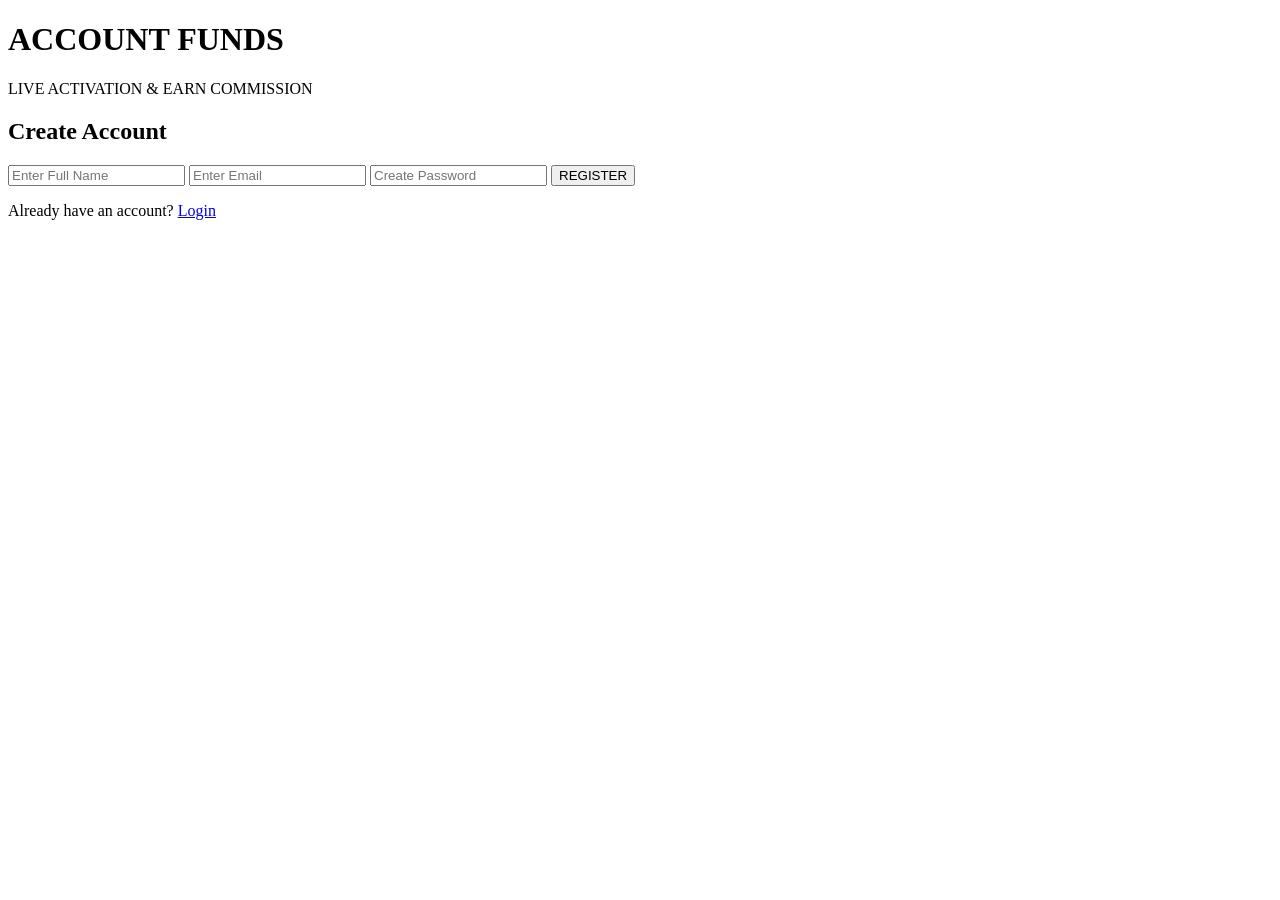
==== index.html @ edbda12a "Create index.html" ====
<!DOCTYPE html>
<html lang="en">
<head>
    <meta charset="UTF-8">
    <meta name="viewport" content="width=device-width, initial-scale=1.0">

    <title>Account Funds</title>

    <link rel="stylesheet" href="css/style.css">
</head>

<body>

    <div class="container">

        <div class="card">

            <h1>ACCOUNT FUNDS</h1>

            <p class="subtitle">
                LIVE ACTIVATION & EARN COMMISSION
            </p>

            <h2>Create Account</h2>

            <form>

                <input
                    type="text"
                    placeholder="Enter Full Name"
                    required
                >

                <input
                    type="email"
                    placeholder="Enter Email"
                    required
                >

                <input
                    type="password"
                    placeholder="Create Password"
                    required
                >

                <button type="submit">
                    REGISTER
                </button>

            </form>

            <p class="login-text">
                Already have an account?
                <a href="login.html">Login</a>
            </p>

        </div>

    </div>

</body>
</html>
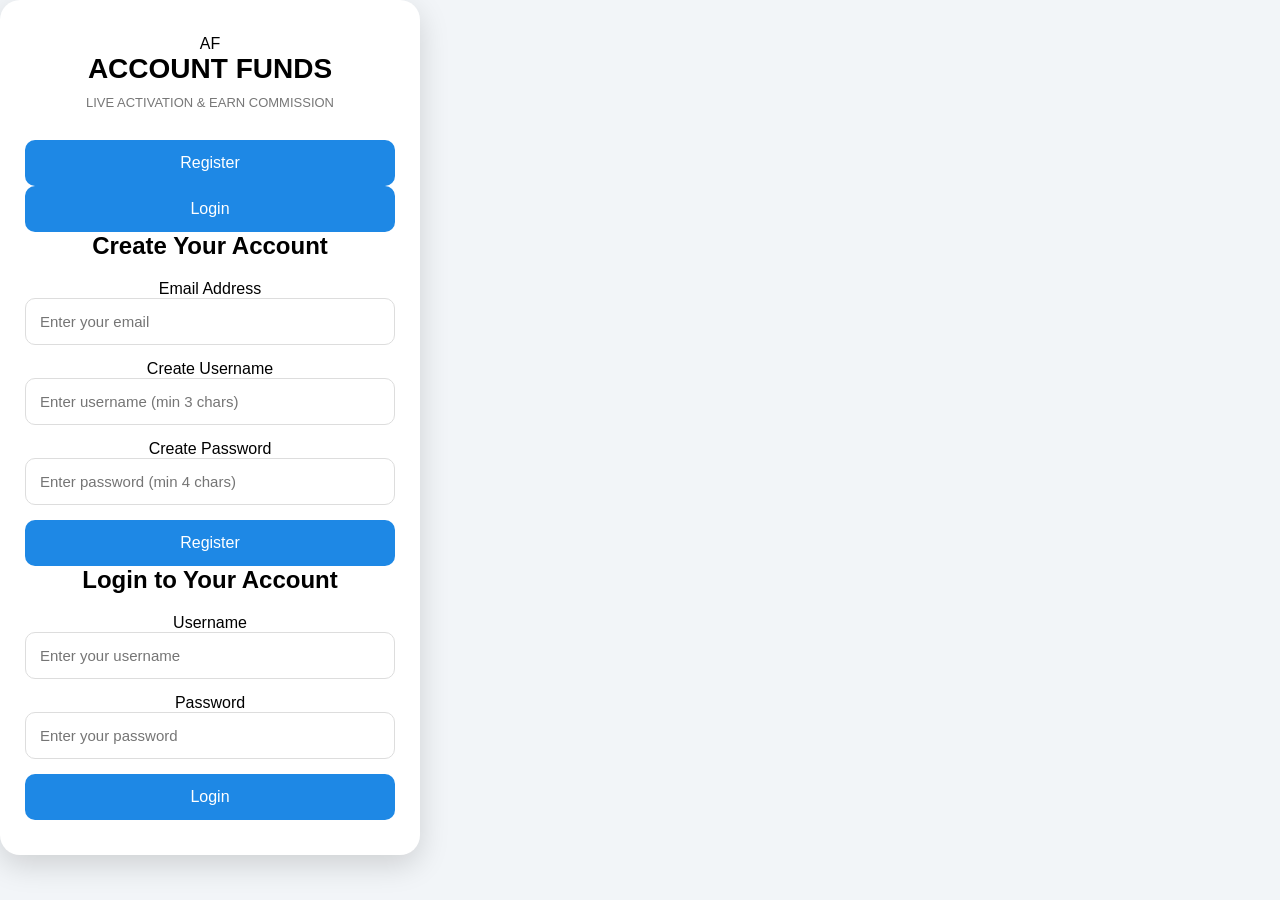
==== commit eba9746a: "Dcpay index.html" ====
--- a/index.html
+++ b/index.html
@@ -1,62 +1,253 @@
 <!DOCTYPE html>
 <html lang="en">
 <head>
-    <meta charset="UTF-8">
-    <meta name="viewport" content="width=device-width, initial-scale=1.0">
-
-    <title>Account Funds</title>
-
-    <link rel="stylesheet" href="css/style.css">
+  <meta charset="UTF-8">
+
+  <meta name="viewport"
+        content="width=device-width, initial-scale=1.0">
+
+  <title>Account Funds</title>
+
+  <link rel="stylesheet" href="css/style.css">
 </head>
 
 <body>
 
-    <div class="container">
-
-        <div class="card">
-
-            <h1>ACCOUNT FUNDS</h1>
-
-            <p class="subtitle">
-                LIVE ACTIVATION & EARN COMMISSION
-            </p>
-
-            <h2>Create Account</h2>
-
-            <form>
-
-                <input
-                    type="text"
-                    placeholder="Enter Full Name"
-                    required
-                >
-
-                <input
-                    type="email"
-                    placeholder="Enter Email"
-                    required
-                >
-
-                <input
-                    type="password"
-                    placeholder="Create Password"
-                    required
-                >
-
-                <button type="submit">
-                    REGISTER
-                </button>
-
-            </form>
-
-            <p class="login-text">
-                Already have an account?
-                <a href="login.html">Login</a>
-            </p>
-
+  <div class="background">
+
+    <!-- MAIN CARD -->
+    <div class="card">
+
+      <!-- HEADER -->
+      <div class="logo-section">
+
+        <div class="logo-circle">
+          AF
         </div>
 
+        <h1>ACCOUNT FUNDS</h1>
+
+        <p class="subtitle">
+          LIVE ACTIVATION & EARN COMMISSION
+        </p>
+
+      </div>
+
+
+      <!-- TOP BUTTONS -->
+      <div class="top-buttons">
+
+        <button
+          class="nav-btn active"
+          onclick="showSection('register')">
+
+          Register
+
+        </button>
+
+
+        <button
+          class="nav-btn"
+          onclick="showSection('login')">
+
+          Login
+
+        </button>
+
+      </div>
+
+
+      <!-- REGISTER SECTION -->
+      <div id="register" class="section">
+
+        <h2>Create Your Account</h2>
+
+
+        <label>Email Address</label>
+
+        <input
+          type="email"
+          id="email"
+          placeholder="Enter your email">
+
+
+        <label>Create Username</label>
+
+        <input
+          type="text"
+          id="username"
+          placeholder="Enter username (min 3 chars)">
+
+
+        <label>Create Password</label>
+
+        <input
+          type="password"
+          id="password"
+          placeholder="Enter password (min 4 chars)">
+
+
+        <button
+          class="main-btn"
+          onclick="registerUser()">
+
+          Register
+
+        </button>
+
+      </div>
+
+
+      <!-- LOGIN SECTION -->
+      <div id="login" class="section hidden">
+
+        <h2>Login to Your Account</h2>
+
+
+        <label>Username</label>
+
+        <input
+          type="text"
+          id="loginUsername"
+          placeholder="Enter your username">
+
+
+        <label>Password</label>
+
+        <input
+          type="password"
+          id="loginPassword"
+          placeholder="Enter your password">
+
+
+        <button
+          class="main-btn"
+          onclick="loginUser()">
+
+          Login
+
+        </button>
+
+      </div>
+
+
+      <!-- MESSAGE -->
+      <p id="message"></p>
+
     </div>
 
+  </div>
+
+
+  <script>
+
+    function showSection(sectionName) {
+
+      document
+        .getElementById("register")
+        .classList.add("hidden");
+
+      document
+        .getElementById("login")
+        .classList.add("hidden");
+
+
+      document
+        .getElementById(sectionName)
+        .classList.remove("hidden");
+
+    }
+
+
+    function registerUser() {
+
+      const email =
+        document.getElementById("email").value;
+
+      const username =
+        document.getElementById("username").value;
+
+      const password =
+        document.getElementById("password").value;
+
+
+      if (
+        email === "" ||
+        username.length < 3 ||
+        password.length < 4
+      ) {
+
+        document.getElementById("message").innerHTML =
+          "Please enter valid details.";
+
+        return;
+
+      }
+
+
+      localStorage.setItem(
+        "account_username",
+        username
+      );
+
+
+      localStorage.setItem(
+        "account_password",
+        password
+      );
+
+
+      document.getElementById("message").innerHTML =
+        "Account created successfully!";
+
+    }
+
+
+    function loginUser() {
+
+      const username =
+        document.getElementById(
+          "loginUsername"
+        ).value;
+
+      const password =
+        document.getElementById(
+          "loginPassword"
+        ).value;
+
+
+      const savedUsername =
+        localStorage.getItem(
+          "account_username"
+        );
+
+
+      const savedPassword =
+        localStorage.getItem(
+          "account_password"
+        );
+
+
+      if (
+        username === savedUsername &&
+        password === savedPassword
+      ) {
+
+        document.getElementById("message").innerHTML =
+          "Login successful!";
+
+      }
+
+      else {
+
+        document.getElementById("message").innerHTML =
+          "Invalid username or password.";
+
+      }
+
+    }
+
+  </script>
+
 </body>
-</html>+</html>
--- a/css/style.css
+++ b/css/style.css
@@ -0,0 +1,97 @@
+* {
+    margin: 0;
+    padding: 0;
+    box-sizing: border-box;
+}
+
+body {
+    font-family: Arial, sans-serif;
+    background: #f2f5f8;
+}
+
+.container {
+    min-height: 100vh;
+
+    display: flex;
+    justify-content: center;
+    align-items: center;
+
+    padding: 20px;
+}
+
+.card {
+    width: 100%;
+    max-width: 420px;
+
+    background: white;
+
+    padding: 35px 25px;
+
+    border-radius: 20px;
+
+    box-shadow: 0 10px 30px rgba(0,0,0,0.15);
+
+    text-align: center;
+}
+
+h1 {
+    font-size: 28px;
+    margin-bottom: 10px;
+}
+
+.subtitle {
+    color: #777;
+    font-size: 13px;
+    margin-bottom: 30px;
+}
+
+h2 {
+    margin-bottom: 20px;
+}
+
+input {
+    width: 100%;
+
+    padding: 14px;
+
+    margin-bottom: 15px;
+
+    border: 1px solid #ddd;
+
+    border-radius: 10px;
+
+    font-size: 15px;
+}
+
+button {
+    width: 100%;
+
+    padding: 14px;
+
+    border: none;
+
+    border-radius: 10px;
+
+    background: #1e88e5;
+
+    color: white;
+
+    font-size: 16px;
+
+    cursor: pointer;
+}
+
+button:hover {
+    opacity: 0.9;
+}
+
+.login-text {
+    margin-top: 20px;
+    font-size: 14px;
+}
+
+.login-text a {
+    color: #1e88e5;
+    text-decoration: none;
+    font-weight: bold;
+}
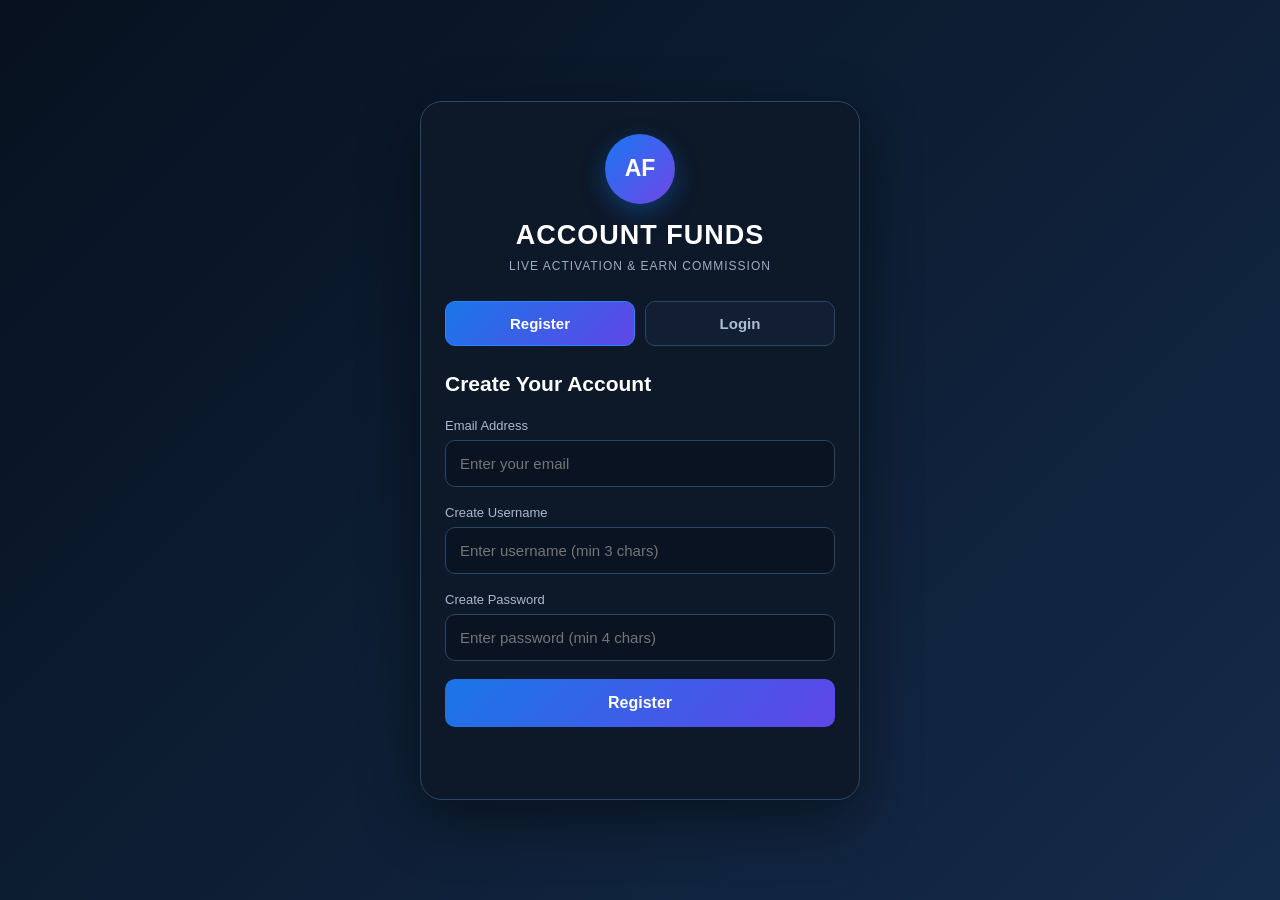
==== commit e87fdb35: "Dcpay index.html" ====
--- a/index.html
+++ b/index.html
@@ -3,22 +3,193 @@
 <head>
   <meta charset="UTF-8">
 
-  <meta name="viewport"
-        content="width=device-width, initial-scale=1.0">
+  <meta name="viewport" content="width=device-width, initial-scale=1.0">
 
   <title>Account Funds</title>
 
-  <link rel="stylesheet" href="css/style.css">
+  <style>
+
+    * {
+      margin: 0;
+      padding: 0;
+      box-sizing: border-box;
+    }
+
+    body {
+      min-height: 100vh;
+      font-family: Arial, Helvetica, sans-serif;
+      background: linear-gradient(135deg, #07111f, #142b4a);
+      color: white;
+    }
+
+    .background {
+      min-height: 100vh;
+      display: flex;
+      justify-content: center;
+      align-items: center;
+      padding: 20px;
+    }
+
+    .card {
+      width: 100%;
+      max-width: 440px;
+      padding: 32px 24px;
+      background: #0d1828;
+      border: 1px solid #294766;
+      border-radius: 22px;
+      box-shadow: 0 20px 60px rgba(0, 0, 0, 0.45);
+    }
+
+    .logo-section {
+      text-align: center;
+      margin-bottom: 28px;
+    }
+
+    .logo-circle {
+      width: 70px;
+      height: 70px;
+      margin: 0 auto 16px;
+      border-radius: 50%;
+
+      display: flex;
+      justify-content: center;
+      align-items: center;
+
+      background: linear-gradient(135deg, #1877f2, #7146e8);
+
+      font-size: 23px;
+      font-weight: bold;
+
+      box-shadow: 0 8px 25px rgba(24, 119, 242, 0.35);
+    }
+
+    h1 {
+      font-size: 27px;
+      letter-spacing: 1px;
+      margin-bottom: 8px;
+    }
+
+    .subtitle {
+      color: #9caec4;
+      font-size: 12px;
+      letter-spacing: 1px;
+    }
+
+    .top-buttons {
+      display: flex;
+      gap: 10px;
+      margin-bottom: 26px;
+    }
+
+    .nav-btn {
+      width: 50%;
+      padding: 13px;
+      border-radius: 10px;
+
+      border: 1px solid #294766;
+      background: #121f32;
+      color: #aebed2;
+
+      font-size: 15px;
+      font-weight: bold;
+
+      cursor: pointer;
+    }
+
+    .nav-btn.active {
+      background: linear-gradient(135deg, #1976e8, #6046e8);
+      color: white;
+      border-color: #2586ff;
+    }
+
+    .hidden {
+      display: none;
+    }
+
+    h2 {
+      margin-bottom: 22px;
+      font-size: 21px;
+    }
+
+    label {
+      display: block;
+      margin-bottom: 7px;
+
+      color: #aab9cc;
+      font-size: 13px;
+    }
+
+    input {
+      width: 100%;
+      padding: 14px;
+
+      margin-bottom: 18px;
+
+      border-radius: 10px;
+      border: 1px solid #294766;
+
+      background: #091321;
+      color: white;
+
+      outline: none;
+      font-size: 15px;
+    }
+
+    input:focus {
+      border-color: #2586ff;
+    }
+
+    .main-btn {
+      width: 100%;
+      padding: 15px;
+
+      border: none;
+      border-radius: 10px;
+
+      background: linear-gradient(135deg, #1976e8, #6046e8);
+
+      color: white;
+      font-size: 16px;
+      font-weight: bold;
+
+      cursor: pointer;
+    }
+
+    #message {
+      min-height: 22px;
+      margin-top: 18px;
+
+      text-align: center;
+      font-size: 14px;
+    }
+
+    @media (max-width: 480px) {
+
+      .background {
+        padding: 14px;
+        align-items: flex-start;
+      }
+
+      .card {
+        margin-top: 15px;
+        padding: 28px 20px;
+      }
+
+      h1 {
+        font-size: 24px;
+      }
+
+    }
+
+  </style>
 </head>
 
 <body>
 
   <div class="background">
 
-    <!-- MAIN CARD -->
     <div class="card">
 
-      <!-- HEADER -->
       <div class="logo-section">
 
         <div class="logo-circle">
@@ -28,37 +199,39 @@
         <h1>ACCOUNT FUNDS</h1>
 
         <p class="subtitle">
-          LIVE ACTIVATION & EARN COMMISSION
+          LIVE ACTIVATION &amp; EARN COMMISSION
         </p>
 
       </div>
 
 
-      <!-- TOP BUTTONS -->
       <div class="top-buttons">
 
         <button
+          type="button"
+          id="registerTab"
           class="nav-btn active"
           onclick="showSection('register')">
-
           Register
-
         </button>
 
 
         <button
+          type="button"
+          id="loginTab"
           class="nav-btn"
           onclick="showSection('login')">
-
           Login
-
         </button>
 
       </div>
 
 
-      <!-- REGISTER SECTION -->
-      <div id="register" class="section">
+      <!-- REGISTER -->
+
+      <div
+        id="register"
+        class="section">
 
         <h2>Create Your Account</h2>
 
@@ -88,18 +261,20 @@
 
 
         <button
+          type="button"
           class="main-btn"
           onclick="registerUser()">
-
           Register
-
         </button>
 
       </div>
 
 
-      <!-- LOGIN SECTION -->
-      <div id="login" class="section hidden">
+      <!-- LOGIN -->
+
+      <div
+        id="login"
+        class="section hidden">
 
         <h2>Login to Your Account</h2>
 
@@ -121,17 +296,15 @@
 
 
         <button
+          type="button"
           class="main-btn"
           onclick="loginUser()">
-
           Login
-
         </button>
 
       </div>
 
 
-      <!-- MESSAGE -->
       <p id="message"></p>
 
     </div>
@@ -156,91 +329,206 @@
         .getElementById(sectionName)
         .classList.remove("hidden");
 
+
+      document
+        .getElementById("registerTab")
+        .classList.remove("active");
+
+      document
+        .getElementById("loginTab")
+        .classList.remove("active");
+
+
+      if (sectionName === "register") {
+
+        document
+          .getElementById("registerTab")
+          .classList.add("active");
+
+      } else {
+
+        document
+          .getElementById("loginTab")
+          .classList.add("active");
+
+      }
+
+
+      document
+        .getElementById("message")
+        .textContent = "";
+
     }
 
 
     function registerUser() {
 
       const email =
-        document.getElementById("email").value;
+        document
+          .getElementById("email")
+          .value
+          .trim();
 
       const username =
-        document.getElementById("username").value;
+        document
+          .getElementById("username")
+          .value
+          .trim();
 
       const password =
-        document.getElementById("password").value;
+        document
+          .getElementById("password")
+          .value;
+
+
+      const message =
+        document
+          .getElementById("message");
+
+
+      if (!email || !username || !password) {
+
+        message.style.color = "#ff7777";
+
+        message.textContent =
+          "Please fill all details.";
+
+        return;
+
+      }
+
+
+      if (username.length < 3) {
+
+        message.style.color = "#ff7777";
+
+        message.textContent =
+          "Username must be at least 3 characters.";
+
+        return;
+
+      }
+
+
+      if (password.length < 4) {
+
+        message.style.color = "#ff7777";
+
+        message.textContent =
+          "Password must be at least 4 characters.";
+
+        return;
+
+      }
+
+
+      const userData = {
+
+        email: email,
+
+        username: username,
+
+        password: password
+
+      };
+
+
+      localStorage.setItem(
+
+        "account_funds_user",
+
+        JSON.stringify(userData)
+
+      );
+
+
+      message.style.color = "#66d9a6";
+
+      message.textContent =
+        "Account created successfully! Please login.";
+
+
+      setTimeout(function () {
+
+        showSection("login");
+
+
+        document
+          .getElementById("loginUsername")
+          .value = username;
+
+
+      }, 1000);
+
+    }
+
+
+    function loginUser() {
+
+      const username =
+        document
+          .getElementById("loginUsername")
+          .value
+          .trim();
+
+
+      const password =
+        document
+          .getElementById("loginPassword")
+          .value;
+
+
+      const message =
+        document
+          .getElementById("message");
+
+
+      const savedData =
+        localStorage.getItem(
+          "account_funds_user"
+        );
+
+
+      if (!savedData) {
+
+        message.style.color = "#ff7777";
+
+        message.textContent =
+          "No account found. Please register first.";
+
+        return;
+
+      }
+
+
+      const userData =
+        JSON.parse(savedData);
 
 
       if (
-        email === "" ||
-        username.length < 3 ||
-        password.length < 4
+
+        username === userData.username &&
+
+        password === userData.password
+
       ) {
 
-        document.getElementById("message").innerHTML =
-          "Please enter valid details.";
-
-        return;
-
-      }
-
-
-      localStorage.setItem(
-        "account_username",
-        username
-      );
-
-
-      localStorage.setItem(
-        "account_password",
-        password
-      );
-
-
-      document.getElementById("message").innerHTML =
-        "Account created successfully!";
-
-    }
-
-
-    function loginUser() {
-
-      const username =
-        document.getElementById(
-          "loginUsername"
-        ).value;
-
-      const password =
-        document.getElementById(
-          "loginPassword"
-        ).value;
-
-
-      const savedUsername =
-        localStorage.getItem(
-          "account_username"
-        );
-
-
-      const savedPassword =
-        localStorage.getItem(
-          "account_password"
-        );
-
-
-      if (
-        username === savedUsername &&
-        password === savedPassword
-      ) {
-
-        document.getElementById("message").innerHTML =
+        message.style.color = "#66d9a6";
+
+        message.textContent =
           "Login successful!";
 
+
+        // Dashboard abhi create nahi hua hai.
+        // Isliye filhaal login success yahin show hoga.
+
       }
 
       else {
 
-        document.getElementById("message").innerHTML =
+        message.style.color = "#ff7777";
+
+        message.textContent =
           "Invalid username or password.";
 
       }
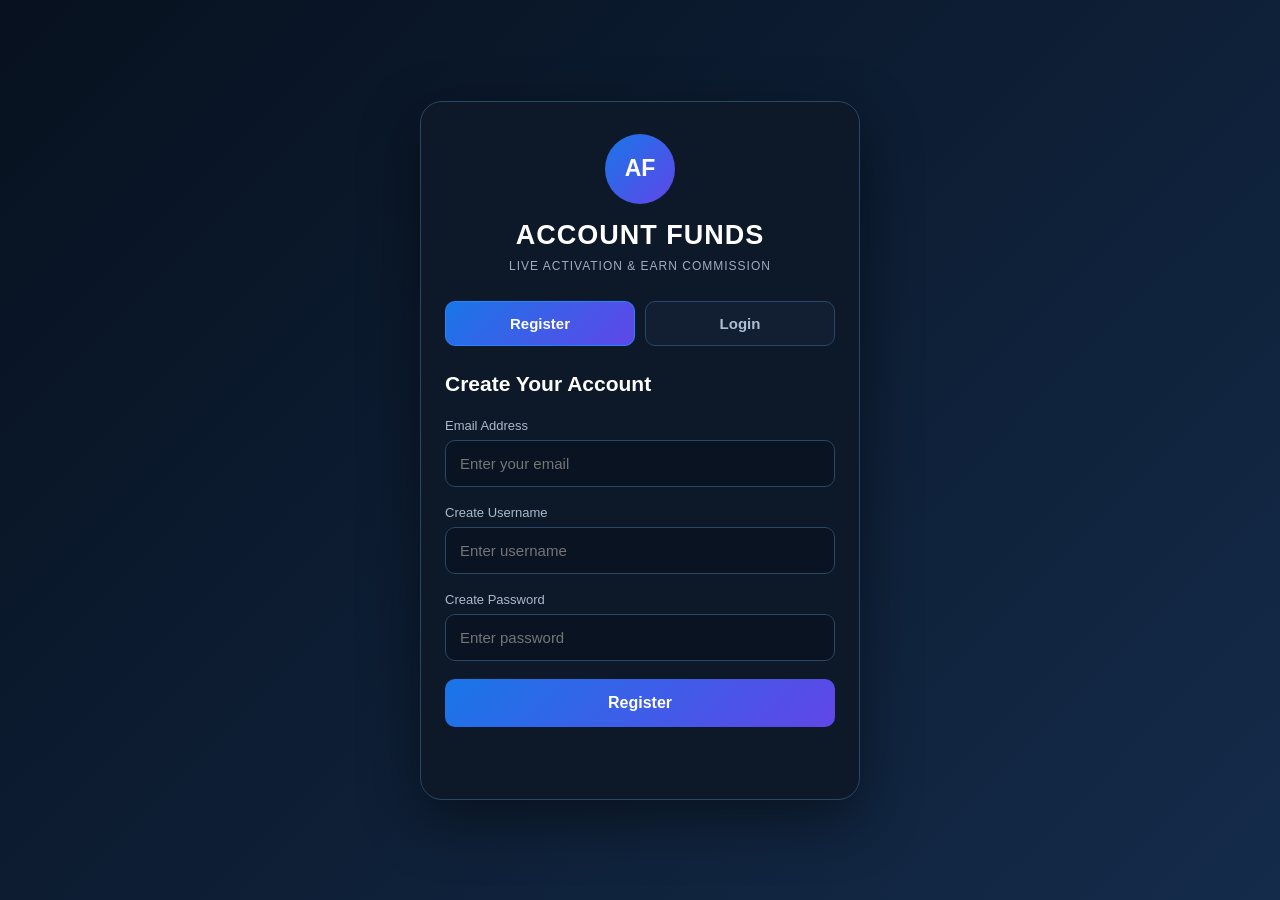
==== commit fcced986: "Update index.html" ====
--- a/index.html
+++ b/index.html
@@ -55,12 +55,10 @@
       justify-content: center;
       align-items: center;
 
-      background: linear-gradient(135deg, #1877f2, #7146e8);
+      background: linear-gradient(135deg, #1976e8, #6046e8);
 
       font-size: 23px;
       font-weight: bold;
-
-      box-shadow: 0 8px 25px rgba(24, 119, 242, 0.35);
     }
 
     h1 {
@@ -92,7 +90,6 @@
 
       font-size: 15px;
       font-weight: bold;
-
       cursor: pointer;
     }
 
@@ -114,7 +111,6 @@
     label {
       display: block;
       margin-bottom: 7px;
-
       color: #aab9cc;
       font-size: 13px;
     }
@@ -122,7 +118,6 @@
     input {
       width: 100%;
       padding: 14px;
-
       margin-bottom: 18px;
 
       border-radius: 10px;
@@ -130,7 +125,6 @@
 
       background: #091321;
       color: white;
-
       outline: none;
       font-size: 15px;
     }
@@ -151,20 +145,17 @@
       color: white;
       font-size: 16px;
       font-weight: bold;
-
       cursor: pointer;
     }
 
     #message {
       min-height: 22px;
       margin-top: 18px;
-
       text-align: center;
       font-size: 14px;
     }
 
     @media (max-width: 480px) {
-
       .background {
         padding: 14px;
         align-items: flex-start;
@@ -178,7 +169,6 @@
       h1 {
         font-size: 24px;
       }
-
     }
 
   </style>
@@ -192,9 +182,7 @@
 
       <div class="logo-section">
 
-        <div class="logo-circle">
-          AF
-        </div>
+        <div class="logo-circle">AF</div>
 
         <h1>ACCOUNT FUNDS</h1>
 
@@ -204,6 +192,8 @@
 
       </div>
 
+
+      <!-- REGISTER / LOGIN TABS -->
 
       <div class="top-buttons">
 
@@ -212,7 +202,9 @@
           id="registerTab"
           class="nav-btn active"
           onclick="showSection('register')">
+
           Register
+
         </button>
 
 
@@ -221,20 +213,19 @@
           id="loginTab"
           class="nav-btn"
           onclick="showSection('login')">
+
           Login
+
         </button>
 
       </div>
 
 
-      <!-- REGISTER -->
-
-      <div
-        id="register"
-        class="section">
+      <!-- REGISTER SECTION -->
+
+      <div id="register">
 
         <h2>Create Your Account</h2>
-
 
         <label>Email Address</label>
 
@@ -249,7 +240,7 @@
         <input
           type="text"
           id="username"
-          placeholder="Enter username (min 3 chars)">
+          placeholder="Enter username">
 
 
         <label>Create Password</label>
@@ -257,27 +248,28 @@
         <input
           type="password"
           id="password"
-          placeholder="Enter password (min 4 chars)">
+          placeholder="Enter password">
 
 
         <button
           type="button"
           class="main-btn"
           onclick="registerUser()">
+
           Register
+
         </button>
 
       </div>
 
 
-      <!-- LOGIN -->
+      <!-- LOGIN SECTION -->
 
       <div
         id="login"
-        class="section hidden">
+        class="hidden">
 
         <h2>Login to Your Account</h2>
-
 
         <label>Username</label>
 
@@ -299,12 +291,16 @@
           type="button"
           class="main-btn"
           onclick="loginUser()">
+
           Login
+
         </button>
 
       </div>
 
 
+      <!-- MESSAGE -->
+
       <p id="message"></p>
 
     </div>
@@ -316,47 +312,46 @@
 
     function showSection(sectionName) {
 
-      document
-        .getElementById("register")
-        .classList.add("hidden");
-
-      document
-        .getElementById("login")
-        .classList.add("hidden");
-
-
-      document
-        .getElementById(sectionName)
-        .classList.remove("hidden");
-
-
-      document
-        .getElementById("registerTab")
-        .classList.remove("active");
-
-      document
-        .getElementById("loginTab")
-        .classList.remove("active");
+      const registerSection =
+        document.getElementById("register");
+
+      const loginSection =
+        document.getElementById("login");
+
+      const registerTab =
+        document.getElementById("registerTab");
+
+      const loginTab =
+        document.getElementById("loginTab");
+
+      const message =
+        document.getElementById("message");
+
+
+      message.textContent = "";
 
 
       if (sectionName === "register") {
 
-        document
-          .getElementById("registerTab")
-          .classList.add("active");
+        registerSection.classList.remove("hidden");
+
+        loginSection.classList.add("hidden");
+
+        registerTab.classList.add("active");
+
+        loginTab.classList.remove("active");
 
       } else {
 
-        document
-          .getElementById("loginTab")
-          .classList.add("active");
-
-      }
-
-
-      document
-        .getElementById("message")
-        .textContent = "";
+        loginSection.classList.remove("hidden");
+
+        registerSection.classList.add("hidden");
+
+        loginTab.classList.add("active");
+
+        registerTab.classList.remove("active");
+
+      }
 
     }
 
@@ -364,26 +359,16 @@
     function registerUser() {
 
       const email =
-        document
-          .getElementById("email")
-          .value
-          .trim();
+        document.getElementById("email").value.trim();
 
       const username =
-        document
-          .getElementById("username")
-          .value
-          .trim();
+        document.getElementById("username").value.trim();
 
       const password =
-        document
-          .getElementById("password")
-          .value;
-
+        document.getElementById("password").value;
 
       const message =
-        document
-          .getElementById("message");
+        document.getElementById("message");
 
 
       if (!email || !username || !password) {
@@ -423,22 +408,15 @@
 
 
       const userData = {
-
         email: email,
-
         username: username,
-
         password: password
-
       };
 
 
       localStorage.setItem(
-
         "account_funds_user",
-
         JSON.stringify(userData)
-
       );
 
 
@@ -452,11 +430,11 @@
 
         showSection("login");
 
-
-        document
-          .getElementById("loginUsername")
-          .value = username;
-
+        document.getElementById("loginUsername").value =
+          username;
+
+        document.getElementById("loginPassword").value =
+          "";
 
       }, 1000);
 
@@ -471,22 +449,29 @@
           .value
           .trim();
 
-
       const password =
         document
           .getElementById("loginPassword")
           .value;
 
-
       const message =
-        document
-          .getElementById("message");
+        document.getElementById("message");
+
+
+      if (!username || !password) {
+
+        message.style.color = "#ff7777";
+
+        message.textContent =
+          "Please enter username and password.";
+
+        return;
+
+      }
 
 
       const savedData =
-        localStorage.getItem(
-          "account_funds_user"
-        );
+        localStorage.getItem("account_funds_user");
 
 
       if (!savedData) {
@@ -506,11 +491,8 @@
 
 
       if (
-
         username === userData.username &&
-
         password === userData.password
-
       ) {
 
         message.style.color = "#66d9a6";
@@ -519,12 +501,16 @@
           "Login successful!";
 
 
-        // Dashboard abhi create nahi hua hai.
-        // Isliye filhaal login success yahin show hoga.
-
-      }
-
-      else {
+        // 1 second baad dashboard open hoga
+
+        setTimeout(function () {
+
+          window.location.href =
+            "dashboard.html";
+
+        }, 1000);
+
+      } else {
 
         message.style.color = "#ff7777";
 
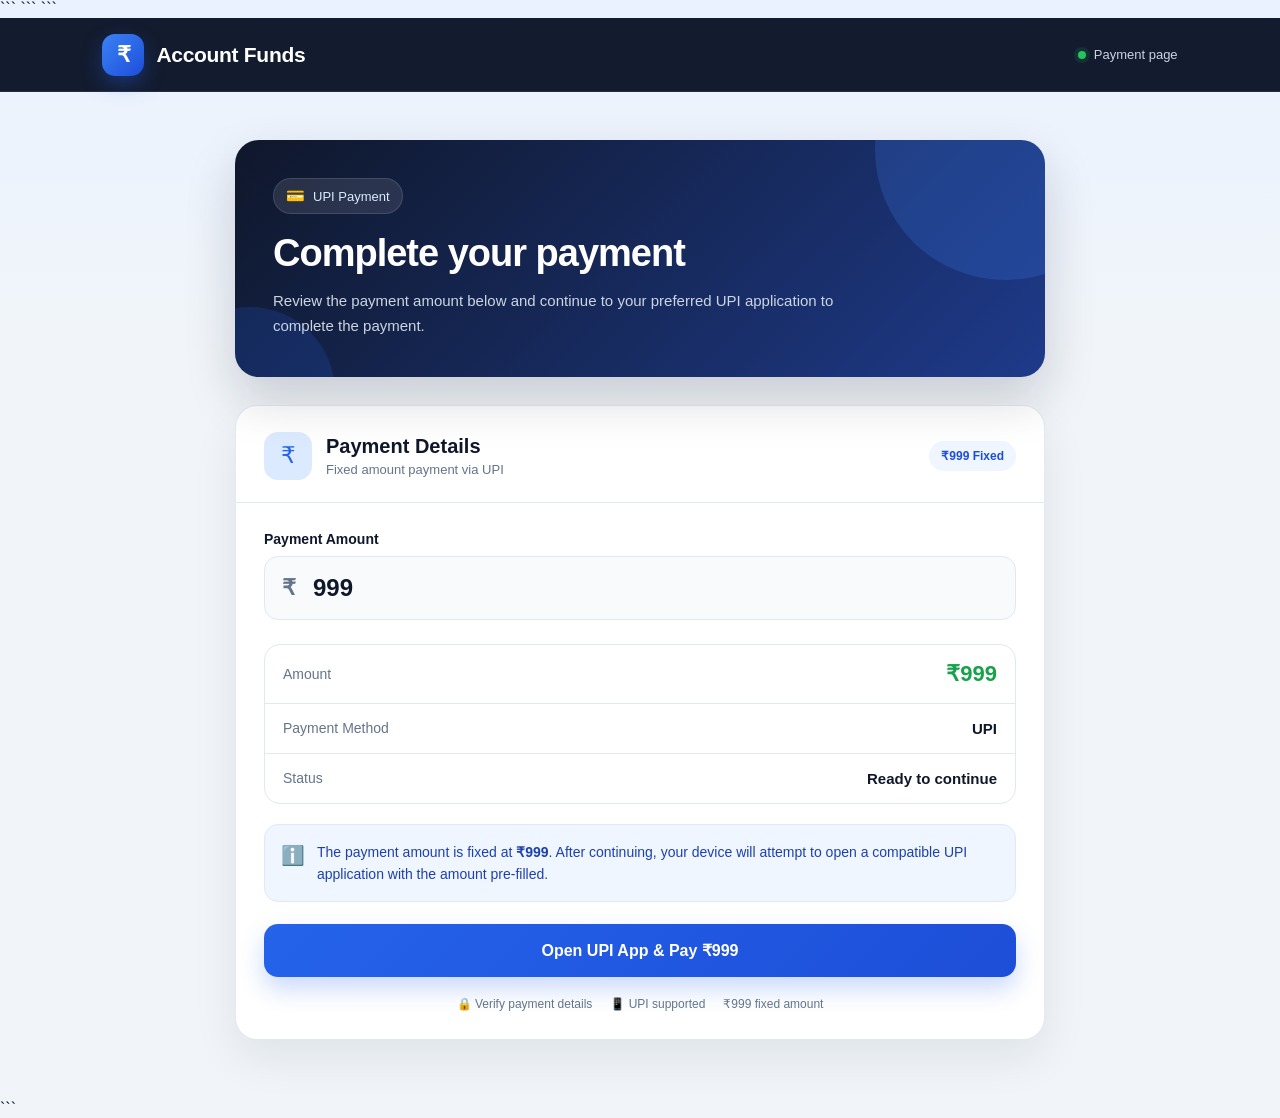
==== commit dca8e831: "Rename app.html to index.html" ====
--- a/index.html
+++ b/index.html
@@ -1,527 +1,1026 @@
 <!DOCTYPE html>
+
 <html lang="en">
+
 <head>
-  <meta charset="UTF-8">
-
-  <meta name="viewport" content="width=device-width, initial-scale=1.0">
-
-  <title>Account Funds</title>
-
-  <style>
+    <meta charset="UTF-8">
+
+```
+<meta
+    name="viewport"
+    content="width=device-width, initial-scale=1.0"
+>
+
+<title>Account Funds | Secure Payment</title>
+
+<style>
+
+    :root {
+        --primary: #2563eb;
+        --primary-dark: #1d4ed8;
+        --primary-light: #dbeafe;
+        --dark: #0f172a;
+        --dark-soft: #1e293b;
+        --background: #f1f5f9;
+        --white: #ffffff;
+        --text: #0f172a;
+        --muted: #64748b;
+        --border: #e2e8f0;
+        --success: #16a34a;
+        --success-light: #dcfce7;
+        --danger: #dc2626;
+    }
 
     * {
-      margin: 0;
-      padding: 0;
-      box-sizing: border-box;
+        margin: 0;
+        padding: 0;
+        box-sizing: border-box;
+        font-family: Arial, sans-serif;
     }
 
     body {
-      min-height: 100vh;
-      font-family: Arial, Helvetica, sans-serif;
-      background: linear-gradient(135deg, #07111f, #142b4a);
-      color: white;
-    }
-
-    .background {
-      min-height: 100vh;
-      display: flex;
-      justify-content: center;
-      align-items: center;
-      padding: 20px;
-    }
-
-    .card {
-      width: 100%;
-      max-width: 440px;
-      padding: 32px 24px;
-      background: #0d1828;
-      border: 1px solid #294766;
-      border-radius: 22px;
-      box-shadow: 0 20px 60px rgba(0, 0, 0, 0.45);
-    }
-
-    .logo-section {
-      text-align: center;
-      margin-bottom: 28px;
-    }
-
-    .logo-circle {
-      width: 70px;
-      height: 70px;
-      margin: 0 auto 16px;
-      border-radius: 50%;
-
-      display: flex;
-      justify-content: center;
-      align-items: center;
-
-      background: linear-gradient(135deg, #1976e8, #6046e8);
-
-      font-size: 23px;
-      font-weight: bold;
-    }
-
-    h1 {
-      font-size: 27px;
-      letter-spacing: 1px;
-      margin-bottom: 8px;
-    }
-
-    .subtitle {
-      color: #9caec4;
-      font-size: 12px;
-      letter-spacing: 1px;
-    }
-
-    .top-buttons {
-      display: flex;
-      gap: 10px;
-      margin-bottom: 26px;
-    }
-
-    .nav-btn {
-      width: 50%;
-      padding: 13px;
-      border-radius: 10px;
-
-      border: 1px solid #294766;
-      background: #121f32;
-      color: #aebed2;
-
-      font-size: 15px;
-      font-weight: bold;
-      cursor: pointer;
-    }
-
-    .nav-btn.active {
-      background: linear-gradient(135deg, #1976e8, #6046e8);
-      color: white;
-      border-color: #2586ff;
-    }
-
-    .hidden {
-      display: none;
-    }
-
-    h2 {
-      margin-bottom: 22px;
-      font-size: 21px;
-    }
-
-    label {
-      display: block;
-      margin-bottom: 7px;
-      color: #aab9cc;
-      font-size: 13px;
-    }
-
-    input {
-      width: 100%;
-      padding: 14px;
-      margin-bottom: 18px;
-
-      border-radius: 10px;
-      border: 1px solid #294766;
-
-      background: #091321;
-      color: white;
-      outline: none;
-      font-size: 15px;
-    }
-
-    input:focus {
-      border-color: #2586ff;
-    }
-
-    .main-btn {
-      width: 100%;
-      padding: 15px;
-
-      border: none;
-      border-radius: 10px;
-
-      background: linear-gradient(135deg, #1976e8, #6046e8);
-
-      color: white;
-      font-size: 16px;
-      font-weight: bold;
-      cursor: pointer;
-    }
+        background:
+            linear-gradient(
+                180deg,
+                #eaf2ff 0,
+                var(--background) 360px
+            );
+        color: var(--text);
+        min-height: 100vh;
+    }
+
+    /* ================= NAVBAR ================= */
+
+    .navbar {
+        width: 100%;
+        min-height: 74px;
+        padding: 0 8%;
+        background: rgba(15, 23, 42, 0.98);
+        color: white;
+
+        display: flex;
+        align-items: center;
+        justify-content: space-between;
+
+        border-bottom: 1px solid
+            rgba(255, 255, 255, 0.08);
+    }
+
+    .brand {
+        display: flex;
+        align-items: center;
+        gap: 12px;
+
+        font-size: 21px;
+        font-weight: 700;
+        letter-spacing: -0.3px;
+    }
+
+    .brand-icon {
+        width: 42px;
+        height: 42px;
+
+        border-radius: 13px;
+
+        background:
+            linear-gradient(
+                135deg,
+                #3b82f6,
+                #1d4ed8
+            );
+
+        display: flex;
+        align-items: center;
+        justify-content: center;
+
+        font-size: 22px;
+        font-weight: 800;
+
+        box-shadow:
+            0 8px 20px
+            rgba(37, 99, 235, 0.35);
+    }
+
+    .nav-status {
+        display: flex;
+        align-items: center;
+        gap: 8px;
+
+        font-size: 13px;
+        color: #cbd5e1;
+    }
+
+    .status-dot {
+        width: 8px;
+        height: 8px;
+
+        border-radius: 50%;
+
+        background: #22c55e;
+
+        box-shadow:
+            0 0 0 4px
+            rgba(34, 197, 94, 0.12);
+    }
+
+    /* ================= MAIN ================= */
+
+    .container {
+        width: 100%;
+        max-width: 850px;
+
+        margin: 0 auto;
+
+        padding:
+            48px 20px
+            60px;
+    }
+
+    /* ================= HERO ================= */
+
+    .hero-banner {
+        position: relative;
+
+        overflow: hidden;
+
+        padding: 38px;
+
+        border-radius: 24px;
+
+        background:
+            linear-gradient(
+                135deg,
+                #0f172a,
+                #1e3a8a
+            );
+
+        color: white;
+
+        box-shadow:
+            0 22px 50px
+            rgba(15, 23, 42, 0.18);
+
+        margin-bottom: 28px;
+    }
+
+    .hero-banner::before {
+        content: "";
+
+        position: absolute;
+
+        width: 260px;
+        height: 260px;
+
+        border-radius: 50%;
+
+        right: -90px;
+        top: -120px;
+
+        background:
+            rgba(59, 130, 246, 0.22);
+    }
+
+    .hero-banner::after {
+        content: "";
+
+        position: absolute;
+
+        width: 170px;
+        height: 170px;
+
+        border-radius: 50%;
+
+        left: -70px;
+        bottom: -100px;
+
+        background:
+            rgba(37, 99, 235, 0.18);
+    }
+
+    .hero-content {
+        position: relative;
+        z-index: 1;
+    }
+
+    .badge {
+        display: inline-flex;
+        align-items: center;
+        gap: 8px;
+
+        padding:
+            8px 12px;
+
+        border-radius: 999px;
+
+        background:
+            rgba(255, 255, 255, 0.1);
+
+        border:
+            1px solid
+            rgba(255, 255, 255, 0.12);
+
+        color: #dbeafe;
+
+        font-size: 13px;
+
+        margin-bottom: 18px;
+    }
+
+    .badge-icon {
+        font-size: 15px;
+    }
+
+    .hero-banner h1 {
+        font-size: 38px;
+        line-height: 1.15;
+
+        margin-bottom: 12px;
+
+        letter-spacing: -1px;
+    }
+
+    .hero-banner p {
+        max-width: 580px;
+
+        color: #cbd5e1;
+
+        font-size: 15px;
+
+        line-height: 1.7;
+    }
+
+    /* ================= PAYMENT CARD ================= */
+
+    .payment-card {
+        background: var(--white);
+
+        border:
+            1px solid
+            rgba(226, 232, 240, 0.95);
+
+        border-radius: 22px;
+
+        overflow: hidden;
+
+        box-shadow:
+            0 18px 45px
+            rgba(15, 23, 42, 0.08);
+    }
+
+    .card-top {
+        padding:
+            26px 28px
+            22px;
+
+        border-bottom:
+            1px solid
+            var(--border);
+
+        display: flex;
+        justify-content: space-between;
+        align-items: center;
+        gap: 20px;
+    }
+
+    .card-title {
+        display: flex;
+        align-items: center;
+        gap: 14px;
+    }
+
+    .card-icon {
+        width: 48px;
+        height: 48px;
+
+        border-radius: 14px;
+
+        background:
+            var(--primary-light);
+
+        color:
+            var(--primary);
+
+        display: flex;
+        align-items: center;
+        justify-content: center;
+
+        font-size: 23px;
+    }
+
+    .card-title h2 {
+        font-size: 20px;
+        margin-bottom: 4px;
+    }
+
+    .card-title p {
+        font-size: 13px;
+        color: var(--muted);
+    }
+
+    .fixed-badge {
+        padding:
+            8px 12px;
+
+        border-radius: 999px;
+
+        background:
+            #eff6ff;
+
+        color:
+            #1d4ed8;
+
+        font-size: 12px;
+        font-weight: 700;
+    }
+
+    .card-body {
+        padding: 28px;
+    }
+
+    /* ================= AMOUNT ================= */
+
+    .form-group {
+        margin-bottom: 24px;
+    }
+
+    .form-group label {
+        display: block;
+
+        margin-bottom: 9px;
+
+        font-size: 14px;
+        font-weight: 700;
+    }
+
+    .amount-box {
+        position: relative;
+    }
+
+    .currency-symbol {
+        position: absolute;
+
+        left: 18px;
+        top: 50%;
+
+        transform:
+            translateY(-50%);
+
+        font-size: 22px;
+        font-weight: 700;
+
+        color: var(--muted);
+    }
+
+    #paymentAmount {
+        width: 100%;
+
+        padding:
+            17px 18px
+            17px 48px;
+
+        border:
+            1px solid
+            var(--border);
+
+        border-radius: 14px;
+
+        background:
+            #f8fafc;
+
+        font-size: 24px;
+        font-weight: 800;
+
+        color:
+            var(--text);
+
+        outline: none;
+    }
+
+    /* ================= SUMMARY ================= */
+
+    .payment-summary {
+        border:
+            1px solid
+            var(--border);
+
+        border-radius: 16px;
+
+        overflow: hidden;
+
+        margin-bottom: 20px;
+    }
+
+    .summary-row {
+        display: flex;
+        justify-content: space-between;
+        align-items: center;
+
+        padding:
+            16px 18px;
+
+        border-bottom:
+            1px solid
+            var(--border);
+    }
+
+    .summary-row:last-child {
+        border-bottom: none;
+    }
+
+    .summary-row span {
+        color:
+            var(--muted);
+
+        font-size: 14px;
+    }
+
+    .summary-row strong {
+        font-size: 15px;
+    }
+
+    .amount {
+        color:
+            var(--success);
+
+        font-size: 22px !important;
+    }
+
+    /* ================= INFO ================= */
+
+    .payment-info {
+        display: flex;
+        align-items: flex-start;
+        gap: 12px;
+
+        padding: 16px;
+
+        border-radius: 14px;
+
+        background:
+            #eff6ff;
+
+        border:
+            1px solid
+            #dbeafe;
+
+        color:
+            #1e40af;
+
+        font-size: 14px;
+
+        line-height: 1.6;
+
+        margin-bottom: 22px;
+    }
+
+    .info-icon {
+        font-size: 19px;
+    }
+
+    /* ================= BUTTON ================= */
+
+    .btn {
+        width: 100%;
+
+        border: none;
+
+        border-radius: 14px;
+
+        padding:
+            17px 20px;
+
+        cursor: pointer;
+
+        font-size: 16px;
+        font-weight: 700;
+
+        color: white;
+
+        background:
+            linear-gradient(
+                135deg,
+                #2563eb,
+                #1d4ed8
+            );
+
+        box-shadow:
+            0 12px 24px
+            rgba(37, 99, 235, 0.24);
+
+        transition:
+            transform 0.2s ease,
+            box-shadow 0.2s ease;
+    }
+
+    .btn:hover {
+        transform:
+            translateY(-1px);
+
+        box-shadow:
+            0 16px 28px
+            rgba(37, 99, 235, 0.3);
+    }
+
+    .btn:active {
+        transform:
+            translateY(0);
+    }
+
+    /* ================= FOOTER INFO ================= */
+
+    .payment-footer {
+        margin-top: 20px;
+
+        display: flex;
+        justify-content: center;
+        align-items: center;
+        gap: 18px;
+
+        flex-wrap: wrap;
+
+        color:
+            var(--muted);
+
+        font-size: 12px;
+    }
+
+    .footer-item {
+        display: flex;
+        align-items: center;
+        gap: 6px;
+    }
+
+    /* ================= MESSAGE ================= */
 
     #message {
-      min-height: 22px;
-      margin-top: 18px;
-      text-align: center;
-      font-size: 14px;
-    }
-
-    @media (max-width: 480px) {
-      .background {
-        padding: 14px;
-        align-items: flex-start;
-      }
-
-      .card {
-        margin-top: 15px;
-        padding: 28px 20px;
-      }
-
-      h1 {
-        font-size: 24px;
-      }
-    }
-
-  </style>
+        display: none;
+
+        margin-top: 18px;
+
+        padding: 15px;
+
+        border-radius: 12px;
+
+        font-size: 14px;
+
+        line-height: 1.5;
+    }
+
+    .message-success {
+        background:
+            var(--success-light);
+
+        color:
+            #166534;
+
+        border:
+            1px solid
+            #bbf7d0;
+    }
+
+    .message-error {
+        background:
+            #fee2e2;
+
+        color:
+            #991b1b;
+
+        border:
+            1px solid
+            #fecaca;
+    }
+
+    /* ================= MOBILE ================= */
+
+    @media (max-width: 650px) {
+
+        .navbar {
+            padding:
+                14px 20px;
+        }
+
+        .nav-status {
+            display: none;
+        }
+
+        .container {
+            padding:
+                28px 15px
+                45px;
+        }
+
+        .hero-banner {
+            padding: 28px 22px;
+            border-radius: 20px;
+        }
+
+        .hero-banner h1 {
+            font-size: 30px;
+        }
+
+        .card-top {
+            padding:
+                20px;
+        }
+
+        .card-body {
+            padding:
+                20px;
+        }
+
+        .fixed-badge {
+            display: none;
+        }
+
+        .payment-footer {
+            gap: 12px;
+        }
+
+    }
+
+</style>
+```
+
 </head>
 
 <body>
 
-  <div class="background">
-
-    <div class="card">
-
-      <div class="logo-section">
-
-        <div class="logo-circle">AF</div>
-
-        <h1>ACCOUNT FUNDS</h1>
-
-        <p class="subtitle">
-          LIVE ACTIVATION &amp; EARN COMMISSION
-        </p>
-
-      </div>
-
-
-      <!-- REGISTER / LOGIN TABS -->
-
-      <div class="top-buttons">
-
-        <button
-          type="button"
-          id="registerTab"
-          class="nav-btn active"
-          onclick="showSection('register')">
-
-          Register
-
-        </button>
-
-
-        <button
-          type="button"
-          id="loginTab"
-          class="nav-btn"
-          onclick="showSection('login')">
-
-          Login
-
-        </button>
-
-      </div>
-
-
-      <!-- REGISTER SECTION -->
-
-      <div id="register">
-
-        <h2>Create Your Account</h2>
-
-        <label>Email Address</label>
-
-        <input
-          type="email"
-          id="email"
-          placeholder="Enter your email">
-
-
-        <label>Create Username</label>
-
-        <input
-          type="text"
-          id="username"
-          placeholder="Enter username">
-
-
-        <label>Create Password</label>
-
-        <input
-          type="password"
-          id="password"
-          placeholder="Enter password">
-
-
-        <button
-          type="button"
-          class="main-btn"
-          onclick="registerUser()">
-
-          Register
-
-        </button>
-
-      </div>
-
-
-      <!-- LOGIN SECTION -->
-
-      <div
-        id="login"
-        class="hidden">
-
-        <h2>Login to Your Account</h2>
-
-        <label>Username</label>
-
-        <input
-          type="text"
-          id="loginUsername"
-          placeholder="Enter your username">
-
-
-        <label>Password</label>
-
-        <input
-          type="password"
-          id="loginPassword"
-          placeholder="Enter your password">
-
-
-        <button
-          type="button"
-          class="main-btn"
-          onclick="loginUser()">
-
-          Login
-
-        </button>
-
-      </div>
-
-
-      <!-- MESSAGE -->
-
-      <p id="message"></p>
+```
+<!-- ================= NAVBAR ================= -->
+
+<nav class="navbar">
+
+    <div class="brand">
+
+        <div class="brand-icon">
+            ₹
+        </div>
+
+        <span>
+            Account Funds
+        </span>
 
     </div>
 
-  </div>
-
-
-  <script>
-
-    function showSection(sectionName) {
-
-      const registerSection =
-        document.getElementById("register");
-
-      const loginSection =
-        document.getElementById("login");
-
-      const registerTab =
-        document.getElementById("registerTab");
-
-      const loginTab =
-        document.getElementById("loginTab");
-
-      const message =
-        document.getElementById("message");
-
-
-      message.textContent = "";
-
-
-      if (sectionName === "register") {
-
-        registerSection.classList.remove("hidden");
-
-        loginSection.classList.add("hidden");
-
-        registerTab.classList.add("active");
-
-        loginTab.classList.remove("active");
-
-      } else {
-
-        loginSection.classList.remove("hidden");
-
-        registerSection.classList.add("hidden");
-
-        loginTab.classList.add("active");
-
-        registerTab.classList.remove("active");
-
-      }
-
-    }
-
-
-    function registerUser() {
-
-      const email =
-        document.getElementById("email").value.trim();
-
-      const username =
-        document.getElementById("username").value.trim();
-
-      const password =
-        document.getElementById("password").value;
-
-      const message =
-        document.getElementById("message");
-
-
-      if (!email || !username || !password) {
-
-        message.style.color = "#ff7777";
+
+    <div class="nav-status">
+
+        <span class="status-dot"></span>
+
+        Payment page
+
+    </div>
+
+</nav>
+
+
+<!-- ================= MAIN ================= -->
+
+<main class="container">
+
+
+    <!-- ================= BANNER ================= -->
+
+    <section class="hero-banner">
+
+        <div class="hero-content">
+
+            <div class="badge">
+
+                <span class="badge-icon">
+                    💳
+                </span>
+
+                UPI Payment
+
+            </div>
+
+
+            <h1>
+                Complete your payment
+            </h1>
+
+
+            <p>
+                Review the payment amount below and continue to your preferred UPI application to complete the payment.
+            </p>
+
+        </div>
+
+    </section>
+
+
+    <!-- ================= PAYMENT CARD ================= -->
+
+    <section class="payment-card">
+
+
+        <div class="card-top">
+
+            <div class="card-title">
+
+                <div class="card-icon">
+                    ₹
+                </div>
+
+
+                <div>
+
+                    <h2>
+                        Payment Details
+                    </h2>
+
+                    <p>
+                        Fixed amount payment via UPI
+                    </p>
+
+                </div>
+
+            </div>
+
+
+            <div class="fixed-badge">
+                ₹999 Fixed
+            </div>
+
+        </div>
+
+
+        <div class="card-body">
+
+
+            <form id="paymentForm">
+
+
+                <!-- AMOUNT -->
+
+                <div class="form-group">
+
+                    <label for="paymentAmount">
+                        Payment Amount
+                    </label>
+
+
+                    <div class="amount-box">
+
+                        <span class="currency-symbol">
+                            ₹
+                        </span>
+
+
+                        <input
+                            type="text"
+                            id="paymentAmount"
+                            value="999"
+                            readonly
+                            aria-label="Fixed payment amount"
+                        >
+
+                    </div>
+
+                </div>
+
+
+                <!-- SUMMARY -->
+
+                <div class="payment-summary">
+
+
+                    <div class="summary-row">
+
+                        <span>
+                            Amount
+                        </span>
+
+                        <strong class="amount">
+                            ₹999
+                        </strong>
+
+                    </div>
+
+
+                    <div class="summary-row">
+
+                        <span>
+                            Payment Method
+                        </span>
+
+                        <strong>
+                            UPI
+                        </strong>
+
+                    </div>
+
+
+                    <div class="summary-row">
+
+                        <span>
+                            Status
+                        </span>
+
+                        <strong>
+                            Ready to continue
+                        </strong>
+
+                    </div>
+
+
+                </div>
+
+
+                <!-- INFO -->
+
+                <div class="payment-info">
+
+                    <div class="info-icon">
+                        ℹ️
+                    </div>
+
+
+                    <div>
+
+                        The payment amount is fixed at <strong>₹999</strong>.
+                        After continuing, your device will attempt to open a compatible UPI application with the amount pre-filled.
+
+                    </div>
+
+                </div>
+
+
+                <!-- PAY BUTTON -->
+
+                <button
+                    type="submit"
+                    class="btn"
+                >
+                    Open UPI App & Pay ₹999
+                </button>
+
+
+                <!-- FOOTER -->
+
+                <div class="payment-footer">
+
+                    <div class="footer-item">
+                        🔒 Verify payment details
+                    </div>
+
+                    <div class="footer-item">
+                        📱 UPI supported
+                    </div>
+
+                    <div class="footer-item">
+                        ₹999 fixed amount
+                    </div>
+
+                </div>
+
+
+                <!-- MESSAGE -->
+
+                <div id="message"></div>
+
+
+            </form>
+
+        </div>
+
+    </section>
+
+
+</main>
+
+
+<!-- ================= JAVASCRIPT ================= -->
+
+<script>
+
+    /*
+     * ==========================================
+     * PAYMENT CONFIGURATION
+     * ==========================================
+     */
+
+    const UPI_ID = "deewuuu01@ptyes";
+
+    const UPI_NAME = "Account Funds";
+
+    const FIXED_AMOUNT = "999";
+
+
+    /*
+     * ==========================================
+     * PAYMENT FORM
+     * ==========================================
+     */
+
+    document
+        .getElementById("paymentForm")
+        .addEventListener(
+            "submit",
+            function (event) {
+
+                event.preventDefault();
+
+
+                /*
+                 * Check UPI ID
+                 */
+
+                if (
+                    !UPI_ID ||
+                    UPI_ID.trim() === ""
+                ) {
+
+                    showMessage(
+                        "UPI ID is not configured. Please update the UPI_ID value in app.html.",
+                        "error"
+                    );
+
+                    return;
+
+                }
+
+
+                /*
+                 * Create UPI payment URL
+                 */
+
+                const upiUrl =
+                    "upi://pay" +
+                    "?pa=" +
+                    encodeURIComponent(UPI_ID) +
+                    "&pn=" +
+                    encodeURIComponent(UPI_NAME) +
+                    "&am=" +
+                    encodeURIComponent(FIXED_AMOUNT) +
+                    "&cu=INR";
+
+
+                /*
+                 * Show message
+                 */
+
+                showMessage(
+                    "Opening your UPI application with ₹999...",
+                    "success"
+                );
+
+
+                /*
+                 * Open UPI app
+                 */
+
+                setTimeout(
+                    function () {
+
+                        window.location.href =
+                            upiUrl;
+
+                    },
+                    250
+                );
+
+            }
+        );
+
+
+    /*
+     * ==========================================
+     * MESSAGE FUNCTION
+     * ==========================================
+     */
+
+    function showMessage(
+        text,
+        type
+    ) {
+
+        const message =
+            document.getElementById(
+                "message"
+            );
+
 
         message.textContent =
-          "Please fill all details.";
-
-        return;
-
-      }
-
-
-      if (username.length < 3) {
-
-        message.style.color = "#ff7777";
-
-        message.textContent =
-          "Username must be at least 3 characters.";
-
-        return;
-
-      }
-
-
-      if (password.length < 4) {
-
-        message.style.color = "#ff7777";
-
-        message.textContent =
-          "Password must be at least 4 characters.";
-
-        return;
-
-      }
-
-
-      const userData = {
-        email: email,
-        username: username,
-        password: password
-      };
-
-
-      localStorage.setItem(
-        "account_funds_user",
-        JSON.stringify(userData)
-      );
-
-
-      message.style.color = "#66d9a6";
-
-      message.textContent =
-        "Account created successfully! Please login.";
-
-
-      setTimeout(function () {
-
-        showSection("login");
-
-        document.getElementById("loginUsername").value =
-          username;
-
-        document.getElementById("loginPassword").value =
-          "";
-
-      }, 1000);
-
-    }
-
-
-    function loginUser() {
-
-      const username =
-        document
-          .getElementById("loginUsername")
-          .value
-          .trim();
-
-      const password =
-        document
-          .getElementById("loginPassword")
-          .value;
-
-      const message =
-        document.getElementById("message");
-
-
-      if (!username || !password) {
-
-        message.style.color = "#ff7777";
-
-        message.textContent =
-          "Please enter username and password.";
-
-        return;
-
-      }
-
-
-      const savedData =
-        localStorage.getItem("account_funds_user");
-
-
-      if (!savedData) {
-
-        message.style.color = "#ff7777";
-
-        message.textContent =
-          "No account found. Please register first.";
-
-        return;
-
-      }
-
-
-      const userData =
-        JSON.parse(savedData);
-
-
-      if (
-        username === userData.username &&
-        password === userData.password
-      ) {
-
-        message.style.color = "#66d9a6";
-
-        message.textContent =
-          "Login successful!";
-
-
-        // 1 second baad dashboard open hoga
-
-        setTimeout(function () {
-
-          window.location.href =
-            "dashboard.html";
-
-        }, 1000);
-
-      } else {
-
-        message.style.color = "#ff7777";
-
-        message.textContent =
-          "Invalid username or password.";
-
-      }
-
-    }
-
-  </script>
+            text;
+
+
+        message.className =
+            type === "success"
+                ? "message-success"
+                : "message-error";
+
+
+        message.style.display =
+            "block";
+
+    }
+
+</script>
+```
 
 </body>
+
 </html>
+
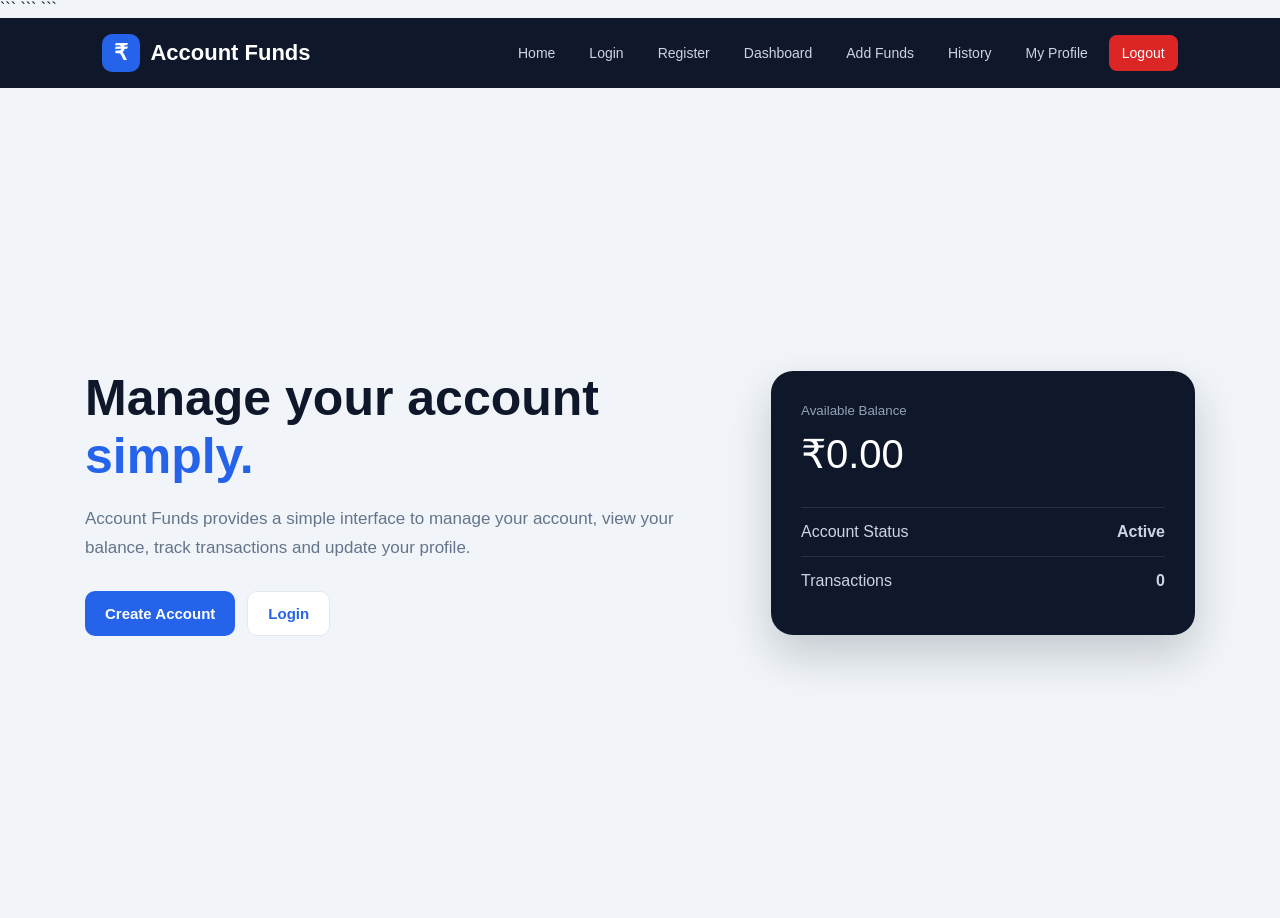
==== commit 652a311c: "Update index.html" ====
--- a/index.html
+++ b/index.html
@@ -1,33 +1,25 @@
 <!DOCTYPE html>
 
 <html lang="en">
-
 <head>
     <meta charset="UTF-8">
+    <meta name="viewport" content="width=device-width, initial-scale=1.0">
 
 ```
-<meta
-    name="viewport"
-    content="width=device-width, initial-scale=1.0"
->
-
-<title>Account Funds | Secure Payment</title>
+<title>Account Funds</title>
 
 <style>
 
     :root {
         --primary: #2563eb;
         --primary-dark: #1d4ed8;
-        --primary-light: #dbeafe;
         --dark: #0f172a;
-        --dark-soft: #1e293b;
         --background: #f1f5f9;
         --white: #ffffff;
         --text: #0f172a;
         --muted: #64748b;
         --border: #e2e8f0;
         --success: #16a34a;
-        --success-light: #dcfce7;
         --danger: #dc2626;
     }
 
@@ -39,601 +31,481 @@
     }
 
     body {
-        background:
-            linear-gradient(
-                180deg,
-                #eaf2ff 0,
-                var(--background) 360px
-            );
+        background: var(--background);
         color: var(--text);
-        min-height: 100vh;
+    }
+
+    button,
+    input {
+        font-family: inherit;
     }
 
     /* ================= NAVBAR ================= */
 
     .navbar {
-        width: 100%;
-        min-height: 74px;
+        background: var(--dark);
+        color: white;
+        min-height: 70px;
         padding: 0 8%;
-        background: rgba(15, 23, 42, 0.98);
+        display: flex;
+        align-items: center;
+        justify-content: space-between;
+    }
+
+    .brand {
+        display: flex;
+        align-items: center;
+        gap: 10px;
+        font-size: 22px;
+        font-weight: 700;
+    }
+
+    .brand-icon {
+        width: 38px;
+        height: 38px;
+        border-radius: 10px;
+        background: var(--primary);
+        display: flex;
+        align-items: center;
+        justify-content: center;
+    }
+
+    .nav-links {
+        display: flex;
+        align-items: center;
+        gap: 8px;
+    }
+
+    .nav-links button {
+        border: none;
+        background: transparent;
+        color: #cbd5e1;
+        padding: 10px 13px;
+        border-radius: 8px;
+        cursor: pointer;
+        font-size: 14px;
+    }
+
+    .nav-links button:hover,
+    .nav-links button.active {
         color: white;
-
-        display: flex;
-        align-items: center;
+        background: rgba(255,255,255,0.1);
+    }
+
+    .logout-button {
+        background: var(--danger) !important;
+        color: white !important;
+    }
+
+    /* ================= PAGES ================= */
+
+    .page {
+        display: none;
+        min-height: calc(100vh - 70px);
+    }
+
+    .page.active {
+        display: block;
+    }
+
+    .container {
+        max-width: 1150px;
+        margin: auto;
+        padding: 45px 20px;
+    }
+
+    /* ================= BUTTONS ================= */
+
+    .btn {
+        border: none;
+        border-radius: 10px;
+        padding: 13px 20px;
+        cursor: pointer;
+        font-size: 15px;
+        font-weight: 600;
+    }
+
+    .btn-primary {
+        background: var(--primary);
+        color: white;
+    }
+
+    .btn-primary:hover {
+        background: var(--primary-dark);
+    }
+
+    .btn-secondary {
+        background: white;
+        color: var(--primary);
+        border: 1px solid var(--border);
+    }
+
+    /* ================= HOME ================= */
+
+    .hero {
+        min-height: calc(100vh - 70px);
+        display: flex;
+        align-items: center;
+    }
+
+    .hero-grid {
+        display: grid;
+        grid-template-columns: 1.2fr 0.8fr;
+        gap: 50px;
+        align-items: center;
+    }
+
+    .hero h1 {
+        font-size: 50px;
+        line-height: 1.15;
+        margin-bottom: 20px;
+    }
+
+    .hero h1 span {
+        color: var(--primary);
+    }
+
+    .hero p {
+        color: var(--muted);
+        line-height: 1.7;
+        font-size: 17px;
+        max-width: 600px;
+    }
+
+    .hero-buttons {
+        margin-top: 28px;
+        display: flex;
+        gap: 12px;
+        flex-wrap: wrap;
+    }
+
+    .hero-card {
+        background: var(--dark);
+        color: white;
+        padding: 30px;
+        border-radius: 22px;
+        box-shadow: 0 20px 45px rgba(15,23,42,0.2);
+    }
+
+    .hero-card small {
+        color: #94a3b8;
+    }
+
+    .demo-balance {
+        font-size: 40px;
+        margin: 12px 0 30px;
+    }
+
+    .mini-row {
+        display: flex;
         justify-content: space-between;
-
-        border-bottom: 1px solid
-            rgba(255, 255, 255, 0.08);
-    }
-
-    .brand {
-        display: flex;
-        align-items: center;
-        gap: 12px;
-
-        font-size: 21px;
-        font-weight: 700;
-        letter-spacing: -0.3px;
-    }
-
-    .brand-icon {
-        width: 42px;
-        height: 42px;
-
-        border-radius: 13px;
-
-        background:
-            linear-gradient(
-                135deg,
-                #3b82f6,
-                #1d4ed8
-            );
-
-        display: flex;
-        align-items: center;
-        justify-content: center;
-
-        font-size: 22px;
-        font-weight: 800;
-
-        box-shadow:
-            0 8px 20px
-            rgba(37, 99, 235, 0.35);
-    }
-
-    .nav-status {
-        display: flex;
-        align-items: center;
-        gap: 8px;
-
-        font-size: 13px;
+        padding: 15px 0;
+        border-top: 1px solid rgba(255,255,255,0.1);
         color: #cbd5e1;
     }
 
-    .status-dot {
-        width: 8px;
-        height: 8px;
-
-        border-radius: 50%;
-
-        background: #22c55e;
-
-        box-shadow:
-            0 0 0 4px
-            rgba(34, 197, 94, 0.12);
-    }
-
-    /* ================= MAIN ================= */
-
-    .container {
-        width: 100%;
-        max-width: 850px;
-
-        margin: 0 auto;
-
-        padding:
-            48px 20px
-            60px;
-    }
-
-    /* ================= HERO ================= */
-
-    .hero-banner {
-        position: relative;
-
-        overflow: hidden;
-
-        padding: 38px;
-
-        border-radius: 24px;
-
-        background:
-            linear-gradient(
-                135deg,
-                #0f172a,
-                #1e3a8a
-            );
-
-        color: white;
-
-        box-shadow:
-            0 22px 50px
-            rgba(15, 23, 42, 0.18);
-
-        margin-bottom: 28px;
-    }
-
-    .hero-banner::before {
-        content: "";
-
-        position: absolute;
-
-        width: 260px;
-        height: 260px;
-
-        border-radius: 50%;
-
-        right: -90px;
-        top: -120px;
-
-        background:
-            rgba(59, 130, 246, 0.22);
-    }
-
-    .hero-banner::after {
-        content: "";
-
-        position: absolute;
-
-        width: 170px;
-        height: 170px;
-
-        border-radius: 50%;
-
-        left: -70px;
-        bottom: -100px;
-
-        background:
-            rgba(37, 99, 235, 0.18);
-    }
-
-    .hero-content {
-        position: relative;
-        z-index: 1;
-    }
-
-    .badge {
-        display: inline-flex;
-        align-items: center;
-        gap: 8px;
-
-        padding:
-            8px 12px;
-
-        border-radius: 999px;
-
-        background:
-            rgba(255, 255, 255, 0.1);
-
-        border:
-            1px solid
-            rgba(255, 255, 255, 0.12);
-
-        color: #dbeafe;
-
-        font-size: 13px;
-
-        margin-bottom: 18px;
-    }
-
-    .badge-icon {
-        font-size: 15px;
-    }
-
-    .hero-banner h1 {
-        font-size: 38px;
-        line-height: 1.15;
-
-        margin-bottom: 12px;
-
-        letter-spacing: -1px;
-    }
-
-    .hero-banner p {
-        max-width: 580px;
-
-        color: #cbd5e1;
-
-        font-size: 15px;
-
-        line-height: 1.7;
-    }
-
-    /* ================= PAYMENT CARD ================= */
-
-    .payment-card {
-        background: var(--white);
-
-        border:
-            1px solid
-            rgba(226, 232, 240, 0.95);
-
-        border-radius: 22px;
-
-        overflow: hidden;
-
-        box-shadow:
-            0 18px 45px
-            rgba(15, 23, 42, 0.08);
-    }
-
-    .card-top {
-        padding:
-            26px 28px
-            22px;
-
-        border-bottom:
-            1px solid
-            var(--border);
-
-        display: flex;
-        justify-content: space-between;
-        align-items: center;
-        gap: 20px;
-    }
-
-    .card-title {
-        display: flex;
-        align-items: center;
-        gap: 14px;
-    }
-
-    .card-icon {
-        width: 48px;
-        height: 48px;
-
-        border-radius: 14px;
-
-        background:
-            var(--primary-light);
-
-        color:
-            var(--primary);
-
-        display: flex;
-        align-items: center;
-        justify-content: center;
-
-        font-size: 23px;
-    }
-
-    .card-title h2 {
-        font-size: 20px;
-        margin-bottom: 4px;
-    }
-
-    .card-title p {
-        font-size: 13px;
+    /* ================= AUTH ================= */
+
+    .auth-wrapper {
+        max-width: 460px;
+        margin: auto;
+        padding-top: 35px;
+    }
+
+    .auth-card,
+    .card {
+        background: white;
+        border: 1px solid var(--border);
+        border-radius: 18px;
+        padding: 28px;
+        box-shadow: 0 10px 30px rgba(15,23,42,0.05);
+    }
+
+    .auth-card h2 {
+        margin-bottom: 8px;
+    }
+
+    .auth-card > p {
         color: var(--muted);
-    }
-
-    .fixed-badge {
-        padding:
-            8px 12px;
-
-        border-radius: 999px;
-
-        background:
-            #eff6ff;
-
-        color:
-            #1d4ed8;
-
-        font-size: 12px;
-        font-weight: 700;
-    }
-
-    .card-body {
-        padding: 28px;
-    }
-
-    /* ================= AMOUNT ================= */
+        margin-bottom: 25px;
+    }
 
     .form-group {
-        margin-bottom: 24px;
+        margin-bottom: 17px;
     }
 
     .form-group label {
         display: block;
-
-        margin-bottom: 9px;
-
+        margin-bottom: 8px;
         font-size: 14px;
+        font-weight: 600;
+    }
+
+    .form-group input {
+        width: 100%;
+        padding: 13px;
+        border: 1px solid var(--border);
+        border-radius: 10px;
+        outline: none;
+        font-size: 15px;
+    }
+
+    .form-group input:focus {
+        border-color: var(--primary);
+    }
+
+    .full-button {
+        width: 100%;
+    }
+
+    .auth-switch {
+        margin-top: 18px;
+        text-align: center;
+        color: var(--muted);
+        font-size: 14px;
+    }
+
+    .text-button {
+        color: var(--primary);
+        border: none;
+        background: none;
+        cursor: pointer;
+        font-weight: 600;
+    }
+
+    /* ================= DASHBOARD ================= */
+
+    .page-heading {
+        margin-bottom: 28px;
+    }
+
+    .page-heading h1 {
+        font-size: 30px;
+        margin-bottom: 8px;
+    }
+
+    .page-heading p {
+        color: var(--muted);
+    }
+
+    .balance-card {
+        background: linear-gradient(135deg, #2563eb, #4338ca);
+        color: white;
+        border-radius: 20px;
+        padding: 30px;
+        margin-bottom: 25px;
+    }
+
+    .balance-card small {
+        opacity: 0.85;
+    }
+
+    .balance-value {
+        font-size: 42px;
         font-weight: 700;
-    }
-
-    .amount-box {
-        position: relative;
-    }
-
-    .currency-symbol {
-        position: absolute;
-
-        left: 18px;
-        top: 50%;
-
-        transform:
-            translateY(-50%);
-
-        font-size: 22px;
+        margin-top: 10px;
+    }
+
+    .dashboard-grid {
+        display: grid;
+        grid-template-columns: repeat(3, 1fr);
+        gap: 20px;
+    }
+
+    .action-card {
+        background: white;
+        padding: 25px;
+        border: 1px solid var(--border);
+        border-radius: 16px;
+    }
+
+    .action-icon {
+        font-size: 32px;
+        margin-bottom: 15px;
+    }
+
+    .action-card h3 {
+        margin-bottom: 8px;
+    }
+
+    .action-card p {
+        color: var(--muted);
+        font-size: 14px;
+        line-height: 1.6;
+        margin-bottom: 18px;
+    }
+
+    /* ================= TRANSACTIONS ================= */
+
+    .section-card {
+        background: white;
+        margin-top: 25px;
+        padding: 25px;
+        border: 1px solid var(--border);
+        border-radius: 16px;
+    }
+
+    .section-header {
+        display: flex;
+        justify-content: space-between;
+        align-items: center;
+        margin-bottom: 18px;
+    }
+
+    .transaction {
+        display: flex;
+        justify-content: space-between;
+        align-items: center;
+        padding: 17px 0;
+        border-bottom: 1px solid var(--border);
+    }
+
+    .transaction:last-child {
+        border-bottom: none;
+    }
+
+    .transaction-left {
+        display: flex;
+        align-items: center;
+        gap: 12px;
+    }
+
+    .transaction-icon {
+        width: 45px;
+        height: 45px;
+        border-radius: 12px;
+        background: #eff6ff;
+        display: flex;
+        align-items: center;
+        justify-content: center;
+    }
+
+    .transaction small {
+        color: var(--muted);
+    }
+
+    .amount {
+        color: var(--success);
         font-weight: 700;
-
+    }
+
+    .empty {
+        text-align: center;
         color: var(--muted);
-    }
-
-    #paymentAmount {
-        width: 100%;
-
-        padding:
-            17px 18px
-            17px 48px;
-
-        border:
-            1px solid
-            var(--border);
-
-        border-radius: 14px;
-
-        background:
-            #f8fafc;
-
-        font-size: 24px;
-        font-weight: 800;
-
-        color:
-            var(--text);
-
-        outline: none;
-    }
-
-    /* ================= SUMMARY ================= */
-
-    .payment-summary {
-        border:
-            1px solid
-            var(--border);
-
-        border-radius: 16px;
-
-        overflow: hidden;
-
-        margin-bottom: 20px;
-    }
-
-    .summary-row {
-        display: flex;
-        justify-content: space-between;
-        align-items: center;
-
-        padding:
-            16px 18px;
-
-        border-bottom:
-            1px solid
-            var(--border);
-    }
-
-    .summary-row:last-child {
-        border-bottom: none;
-    }
-
-    .summary-row span {
-        color:
-            var(--muted);
-
-        font-size: 14px;
-    }
-
-    .summary-row strong {
-        font-size: 15px;
-    }
-
-    .amount {
-        color:
-            var(--success);
-
-        font-size: 22px !important;
-    }
-
-    /* ================= INFO ================= */
-
-    .payment-info {
-        display: flex;
-        align-items: flex-start;
-        gap: 12px;
-
-        padding: 16px;
-
-        border-radius: 14px;
-
-        background:
-            #eff6ff;
-
-        border:
-            1px solid
-            #dbeafe;
-
-        color:
-            #1e40af;
-
-        font-size: 14px;
-
-        line-height: 1.6;
-
-        margin-bottom: 22px;
-    }
-
-    .info-icon {
-        font-size: 19px;
-    }
-
-    /* ================= BUTTON ================= */
-
-    .btn {
-        width: 100%;
-
-        border: none;
-
-        border-radius: 14px;
-
-        padding:
-            17px 20px;
-
-        cursor: pointer;
-
-        font-size: 16px;
+        padding: 35px;
+    }
+
+    /* ================= PROFILE ================= */
+
+    .profile-header {
+        height: 145px;
+        border-radius: 18px 18px 0 0;
+        background: linear-gradient(135deg, #2563eb, #4338ca);
+    }
+
+    .profile-body {
+        padding: 0 30px 30px;
+    }
+
+    .profile-user {
+        display: flex;
+        align-items: flex-end;
+        gap: 18px;
+        margin-top: -55px;
+        margin-bottom: 30px;
+    }
+
+    .avatar {
+        width: 110px;
+        height: 110px;
+        border-radius: 50%;
+        border: 5px solid white;
+        background: #e0e7ff;
+        color: var(--primary);
+        display: flex;
+        align-items: center;
+        justify-content: center;
+        font-size: 40px;
         font-weight: 700;
-
-        color: white;
-
-        background:
-            linear-gradient(
-                135deg,
-                #2563eb,
-                #1d4ed8
-            );
-
-        box-shadow:
-            0 12px 24px
-            rgba(37, 99, 235, 0.24);
-
-        transition:
-            transform 0.2s ease,
-            box-shadow 0.2s ease;
-    }
-
-    .btn:hover {
-        transform:
-            translateY(-1px);
-
-        box-shadow:
-            0 16px 28px
-            rgba(37, 99, 235, 0.3);
-    }
-
-    .btn:active {
-        transform:
-            translateY(0);
-    }
-
-    /* ================= FOOTER INFO ================= */
-
-    .payment-footer {
-        margin-top: 20px;
-
-        display: flex;
-        justify-content: center;
-        align-items: center;
-        gap: 18px;
-
-        flex-wrap: wrap;
-
-        color:
-            var(--muted);
-
-        font-size: 12px;
-    }
-
-    .footer-item {
-        display: flex;
-        align-items: center;
-        gap: 6px;
-    }
-
-    /* ================= MESSAGE ================= */
-
-    #message {
-        display: none;
-
-        margin-top: 18px;
-
-        padding: 15px;
-
+    }
+
+    .profile-user h2 {
+        margin-bottom: 7px;
+    }
+
+    .profile-user p {
+        color: var(--muted);
+    }
+
+    .profile-grid {
+        display: grid;
+        grid-template-columns: 1fr 1fr;
+        gap: 15px;
+        margin-bottom: 28px;
+    }
+
+    .info-box {
+        padding: 18px;
+        border: 1px solid var(--border);
         border-radius: 12px;
-
-        font-size: 14px;
-
-        line-height: 1.5;
-    }
-
-    .message-success {
-        background:
-            var(--success-light);
-
-        color:
-            #166534;
-
-        border:
-            1px solid
-            #bbf7d0;
-    }
-
-    .message-error {
-        background:
-            #fee2e2;
-
-        color:
-            #991b1b;
-
-        border:
-            1px solid
-            #fecaca;
-    }
-
-    /* ================= MOBILE ================= */
+        background: #f8fafc;
+    }
+
+    .info-box small {
+        display: block;
+        color: var(--muted);
+        margin-bottom: 7px;
+    }
+
+    /* ================= RESPONSIVE ================= */
+
+    @media (max-width: 850px) {
+
+        .hero-grid,
+        .dashboard-grid {
+            grid-template-columns: 1fr;
+        }
+
+        .hero h1 {
+            font-size: 38px;
+        }
+
+    }
 
     @media (max-width: 650px) {
 
         .navbar {
-            padding:
-                14px 20px;
+            padding: 12px 15px;
+            flex-direction: column;
+            gap: 10px;
         }
 
-        .nav-status {
-            display: none;
+        .nav-links {
+            flex-wrap: wrap;
+            justify-content: center;
         }
 
+        .nav-links button {
+            padding: 8px 9px;
+            font-size: 12px;
+        }
+
+        .hero h1 {
+            font-size: 32px;
+        }
+
         .container {
-            padding:
-                28px 15px
-                45px;
+            padding: 30px 15px;
         }
 
-        .hero-banner {
-            padding: 28px 22px;
-            border-radius: 20px;
+        .profile-user {
+            flex-direction: column;
+            align-items: center;
+            text-align: center;
         }
 
-        .hero-banner h1 {
-            font-size: 30px;
-        }
-
-        .card-top {
-            padding:
-                20px;
-        }
-
-        .card-body {
-            padding:
-                20px;
-        }
-
-        .fixed-badge {
-            display: none;
-        }
-
-        .payment-footer {
-            gap: 12px;
+        .profile-grid {
+            grid-template-columns: 1fr;
         }
 
     }
@@ -651,376 +523,469 @@
 <nav class="navbar">
 
     <div class="brand">
-
-        <div class="brand-icon">
-            ₹
+        <div class="brand-icon">₹</div>
+        Account Funds
+    </div>
+
+    <div class="nav-links">
+
+        <button onclick="showPage('home')">
+            Home
+        </button>
+
+        <button onclick="showPage('login')" id="loginNav">
+            Login
+        </button>
+
+        <button onclick="showPage('register')" id="registerNav">
+            Register
+        </button>
+
+        <button onclick="showPage('dashboard')" class="user-nav">
+            Dashboard
+        </button>
+
+        <!-- UPDATED: DIRECT PROFESSIONAL PAYMENT PAGE -->
+
+        <button
+            onclick="window.location.href='app.html'"
+            class="user-nav"
+        >
+            Add Funds
+        </button>
+
+        <button onclick="showPage('history')" class="user-nav">
+            History
+        </button>
+
+        <button onclick="showPage('profile')" class="user-nav">
+            My Profile
+        </button>
+
+        <button onclick="logout()" class="logout-button user-nav">
+            Logout
+        </button>
+
+    </div>
+
+</nav>
+
+
+<!-- ================= HOME ================= -->
+
+<section class="page active" id="home">
+
+    <div class="container hero">
+
+        <div class="hero-grid">
+
+            <div>
+
+                <h1>
+                    Manage your account
+                    <span>simply.</span>
+                </h1>
+
+                <p>
+                    Account Funds provides a simple interface to manage your account,
+                    view your balance, track transactions and update your profile.
+                </p>
+
+                <div class="hero-buttons">
+
+                    <button
+                        class="btn btn-primary"
+                        onclick="showPage('register')"
+                    >
+                        Create Account
+                    </button>
+
+                    <button
+                        class="btn btn-secondary"
+                        onclick="showPage('login')"
+                    >
+                        Login
+                    </button>
+
+                </div>
+
+            </div>
+
+            <div class="hero-card">
+
+                <small>Available Balance</small>
+
+                <div
+                    class="demo-balance"
+                    id="homeBalance"
+                >
+                    ₹0.00
+                </div>
+
+                <div class="mini-row">
+                    <span>Account Status</span>
+                    <strong>Active</strong>
+                </div>
+
+                <div class="mini-row">
+                    <span>Transactions</span>
+                    <strong id="homeTransactionCount">
+                        0
+                    </strong>
+                </div>
+
+            </div>
+
         </div>
 
-        <span>
-            Account Funds
-        </span>
-
     </div>
 
-
-    <div class="nav-status">
-
-        <span class="status-dot"></span>
-
-        Payment page
-
-    </div>
-
-</nav>
-
-
-<!-- ================= MAIN ================= -->
-
-<main class="container">
-
-
-    <!-- ================= BANNER ================= -->
-
-    <section class="hero-banner">
-
-        <div class="hero-content">
-
-            <div class="badge">
-
-                <span class="badge-icon">
-                    💳
-                </span>
-
-                UPI Payment
-
-            </div>
-
-
-            <h1>
-                Complete your payment
-            </h1>
-
-
-            <p>
-                Review the payment amount below and continue to your preferred UPI application to complete the payment.
-            </p>
-
-        </div>
-
-    </section>
-
-
-    <!-- ================= PAYMENT CARD ================= -->
-
-    <section class="payment-card">
-
-
-        <div class="card-top">
-
-            <div class="card-title">
-
-                <div class="card-icon">
-                    ₹
-                </div>
-
-
-                <div>
-
-                    <h2>
-                        Payment Details
-                    </h2>
-
-                    <p>
-                        Fixed amount payment via UPI
-                    </p>
-
-                </div>
-
-            </div>
-
-
-            <div class="fixed-badge">
-                ₹999 Fixed
-            </div>
-
-        </div>
-
-
-        <div class="card-body">
-
-
-            <form id="paymentForm">
-
-
-                <!-- AMOUNT -->
-
-                <div class="form-group">
-
-                    <label for="paymentAmount">
-                        Payment Amount
-                    </label>
-
-
-                    <div class="amount-box">
-
-                        <span class="currency-symbol">
-                            ₹
-                        </span>
-
+</section>
+
+
+<!-- ================= REGISTER ================= -->
+
+<section class="page" id="register">
+
+    <div class="container">
+
+        <div class="auth-wrapper">
+
+            <div class="auth-card">
+
+                <h2>Create Account</h2>
+
+                <p>Create your Account Funds account.</p>
+
+                <form onsubmit="registerUser(event)">
+
+                    <div class="form-group">
+
+                        <label>Full Name</label>
 
                         <input
                             type="text"
-                            id="paymentAmount"
-                            value="999"
-                            readonly
-                            aria-label="Fixed payment amount"
+                            id="registerName"
+                            required
                         >
 
                     </div>
 
+                    <div class="form-group">
+
+                        <label>Email Address</label>
+
+                        <input
+                            type="email"
+                            id="registerEmail"
+                            required
+                        >
+
+                    </div>
+
+                    <div class="form-group">
+
+                        <label>Password</label>
+
+                        <input
+                            type="password"
+                            id="registerPassword"
+                            required
+                        >
+
+                    </div>
+
+                    <button
+                        class="btn btn-primary full-button"
+                        type="submit"
+                    >
+                        Create Account
+                    </button>
+
+                </form>
+
+                <div class="auth-switch">
+
+                    Already have an account?
+
+                    <button
+                        class="text-button"
+                        onclick="showPage('login')"
+                    >
+                        Login
+                    </button>
+
                 </div>
 
-
-                <!-- SUMMARY -->
-
-                <div class="payment-summary">
-
-
-                    <div class="summary-row">
-
-                        <span>
-                            Amount
-                        </span>
-
-                        <strong class="amount">
-                            ₹999
-                        </strong>
+            </div>
+
+        </div>
+
+    </div>
+
+</section>
+
+
+<!-- ================= LOGIN ================= -->
+
+<section class="page" id="login">
+
+    <div class="container">
+
+        <div class="auth-wrapper">
+
+            <div class="auth-card">
+
+                <h2>Welcome Back</h2>
+
+                <p>Login to access your dashboard.</p>
+
+                <form onsubmit="loginUser(event)">
+
+                    <div class="form-group">
+
+                        <label>Email Address</label>
+
+                        <input
+                            type="email"
+                            id="loginEmail"
+                            required
+                        >
 
                     </div>
 
-
-                    <div class="summary-row">
-
-                        <span>
-                            Payment Method
-                        </span>
-
-                        <strong>
-                            UPI
-                        </strong>
+                    <div class="form-group">
+
+                        <label>Password</label>
+
+                        <input
+                            type="password"
+                            id="loginPassword"
+                            required
+                        >
 
                     </div>
 
-
-                    <div class="summary-row">
-
-                        <span>
-                            Status
-                        </span>
-
-                        <strong>
-                            Ready to continue
-                        </strong>
-
+                    <button
+                        class="btn btn-primary full-button"
+                        type="submit"
+                    >
+                        Login
+                    </button>
+
+                </form>
+
+                <div class="auth-switch">
+
+                    New here?
+
+                    <button
+                        class="text-button"
+                        onclick="showPage('register')"
+                    >
+                        Create Account
+                    </button>
+
+                </div>
+
+            </div>
+
+        </div>
+
+    </div>
+
+</section>
+
+
+<!-- ================= DASHBOARD ================= -->
+
+<section class="page" id="dashboard">
+
+    <div class="container">
+
+        <div class="page-heading">
+
+            <h1>
+                Welcome,
+                <span id="dashboardName">User</span>
+                👋
+            </h1>
+
+            <p>
+                Manage your account from one place.
+            </p>
+
+        </div>
+
+        <div class="balance-card">
+
+            <small>
+                Available Balance
+            </small>
+
+            <div
+                class="balance-value"
+                id="dashboardBalance"
+            >
+                ₹0.00
+            </div>
+
+        </div>
+
+
+        <div class="dashboard-grid">
+
+            <div class="action-card">
+
+                <div class="action-icon">
+                    💳
+                </div>
+
+                <h3>Add Funds</h3>
+
+                <p>
+                    Continue to the payment page.
+                </p>
+
+                <!-- UPDATED: DIRECT PROFESSIONAL PAYMENT PAGE -->
+
+                <button
+                    class="btn btn-primary"
+                    onclick="window.location.href='app.html'"
+                >
+                    Add Funds
+                </button>
+
+            </div>
+
+
+            <div class="action-card">
+
+                <div class="action-icon">
+                    📜
+                </div>
+
+                <h3>Transaction History</h3>
+
+                <p>
+                    View your saved transactions.
+                </p>
+
+                <button
+                    class="btn btn-primary"
+                    onclick="showPage('history')"
+                >
+                    View History
+                </button>
+
+            </div>
+
+
+            <div class="action-card">
+
+                <div class="action-icon">
+                    👤
+                </div>
+
+                <h3>My Profile</h3>
+
+                <p>
+                    View your account information.
+                </p>
+
+                <button
+                    class="btn btn-primary"
+                    onclick="showPage('profile')"
+                >
+                    My Profile
+                </button>
+
+            </div>
+
+        </div>
+
+
+        <div class="section-card">
+
+            <div class="section-header">
+
+                <h2>
+                    Recent Transactions
+                </h2>
+
+                <button
+                    class="text-button"
+                    onclick="showPage('history')"
+                >
+                    View All
+                </button>
+
+            </div>
+
+            <div id="recentTransactions"></div>
+
+        </div>
+
+    </div>
+
+</section>
+
+
+<!-- ================= HISTORY ================= -->
+
+<section class="page" id="history">
+
+    <div class="container">
+
+        <div class="page-heading">
+
+            <h1>
+                Transaction History
+            </h1>
+
+            <p>
+                Your recent account activity.
+            </p>
+
+        </div>
+
+        <div class="section-card">
+
+            <div id="allTransactions"></div>
+
+        </div>
+
+    </div>
+
+</section>
+
+
+<!-- ================= PROFILE ================= -->
+
+<section class="page" id="profile">
+
+    <div class="container">
+
+        <div class="card" style="padding: 0; overflow: hidden;">
+
+            <div class="profile-header"></div>
+
+            <div class="profile-body">
+
+                <div class="profile-user">
+
+                    <div
+                        class="avatar"
+                        id="profileAvatar"
+                    >
+                        U
                     </div>
 
-
-                </div>
-
-
-                <!-- INFO -->
-
-                <div class="payment-info">
-
-                    <div class="info-icon">
-                        ℹ️
-                    </div>
-
-
                     <div>
 
-                        The payment amount is fixed at <strong>₹999</strong>.
-                        After continuing, your device will attempt to open a compatible UPI application with the amount pre-filled.
-
-                    </div>
-
-                </div>
-
-
-                <!-- PAY BUTTON -->
-
-                <button
-                    type="submit"
-                    class="btn"
-                >
-                    Open UPI App & Pay ₹999
-                </button>
-
-
-                <!-- FOOTER -->
-
-                <div class="payment-footer">
-
-                    <div class="footer-item">
-                        🔒 Verify payment details
-                    </div>
-
-                    <div class="footer-item">
-                        📱 UPI supported
-                    </div>
-
-                    <div class="footer-item">
-                        ₹999 fixed amount
-                    </div>
-
-                </div>
-
-
-                <!-- MESSAGE -->
-
-                <div id="message"></div>
-
-
-            </form>
-
-        </div>
-
-    </section>
-
-
-</main>
-
-
-<!-- ================= JAVASCRIPT ================= -->
-
-<script>
-
-    /*
-     * ==========================================
-     * PAYMENT CONFIGURATION
-     * ==========================================
-     */
-
-    const UPI_ID = "deewuuu01@ptyes";
-
-    const UPI_NAME = "Account Funds";
-
-    const FIXED_AMOUNT = "999";
-
-
-    /*
-     * ==========================================
-     * PAYMENT FORM
-     * ==========================================
-     */
-
-    document
-        .getElementById("paymentForm")
-        .addEventListener(
-            "submit",
-            function (event) {
-
-                event.preventDefault();
-
-
-                /*
-                 * Check UPI ID
-                 */
-
-                if (
-                    !UPI_ID ||
-                    UPI_ID.trim() === ""
-                ) {
-
-                    showMessage(
-                        "UPI ID is not configured. Please update the UPI_ID value in app.html.",
-                        "error"
-                    );
-
-                    return;
-
-                }
-
-
-                /*
-                 * Create UPI payment URL
-                 */
-
-                const upiUrl =
-                    "upi://pay" +
-                    "?pa=" +
-                    encodeURIComponent(UPI_ID) +
-                    "&pn=" +
-                    encodeURIComponent(UPI_NAME) +
-                    "&am=" +
-                    encodeURIComponent(FIXED_AMOUNT) +
-                    "&cu=INR";
-
-
-                /*
-                 * Show message
-                 */
-
-                showMessage(
-                    "Opening your UPI application with ₹999...",
-                    "success"
-                );
-
-
-                /*
-                 * Open UPI app
-                 */
-
-                setTimeout(
-                    function () {
-
-                        window.location.href =
-                            upiUrl;
-
-                    },
-                    250
-                );
-
-            }
-        );
-
-
-    /*
-     * ==========================================
-     * MESSAGE FUNCTION
-     * ==========================================
-     */
-
-    function showMessage(
-        text,
-        type
-    ) {
-
-        const message =
-            document.getElementById(
-                "message"
-            );
-
-
-        message.textContent =
-            text;
-
-
-        message.className =
-            type === "success"
-                ? "message-success"
-                : "message-error";
-
-
-        message.style.display =
-            "block";
-
-    }
-
-</script>
-```
-
-</body>
-
-</html>
-
+                        <h2 id="profileName">
+                            User
+                        </h2>
+
+                        <p id="profileEmail">
+                          
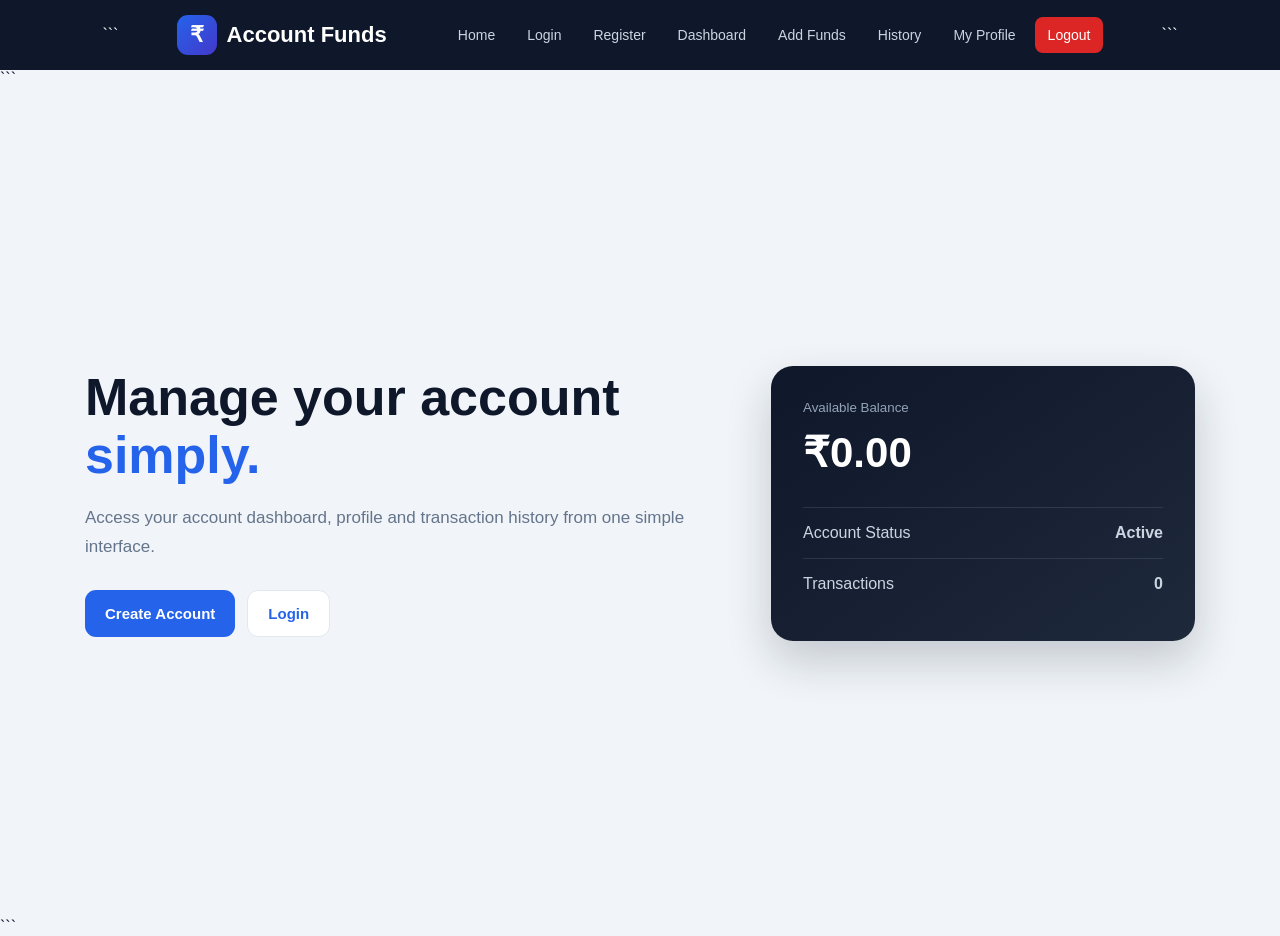
==== commit 1d31ea73: "Update index.html" ====
--- a/index.html
+++ b/index.html
@@ -2,990 +2,1149 @@
 
 <html lang="en">
 <head>
-    <meta charset="UTF-8">
-    <meta name="viewport" content="width=device-width, initial-scale=1.0">
-
-```
+<meta charset="UTF-8">
+<meta name="viewport" content="width=device-width, initial-scale=1.0">
+
 <title>Account Funds</title>
 
 <style>
-
-    :root {
-        --primary: #2563eb;
-        --primary-dark: #1d4ed8;
-        --dark: #0f172a;
-        --background: #f1f5f9;
-        --white: #ffffff;
-        --text: #0f172a;
-        --muted: #64748b;
-        --border: #e2e8f0;
-        --success: #16a34a;
-        --danger: #dc2626;
+:root {
+    --primary: #2563eb;
+    --primary-dark: #1d4ed8;
+    --dark: #0f172a;
+    --dark-light: #1e293b;
+    --background: #f1f5f9;
+    --white: #ffffff;
+    --text: #0f172a;
+    --muted: #64748b;
+    --border: #e2e8f0;
+    --success: #16a34a;
+    --danger: #dc2626;
+}
+
+* {
+    margin: 0;
+    padding: 0;
+    box-sizing: border-box;
+    font-family: Arial, sans-serif;
+}
+
+body {
+    background: var(--background);
+    color: var(--text);
+}
+
+button,
+input {
+    font-family: inherit;
+}
+
+button {
+    cursor: pointer;
+}
+
+/* NAVBAR */
+
+.navbar {
+    background: var(--dark);
+    color: white;
+    min-height: 70px;
+    padding: 12px 8%;
+    display: flex;
+    align-items: center;
+    justify-content: space-between;
+    gap: 15px;
+}
+
+.brand {
+    display: flex;
+    align-items: center;
+    gap: 10px;
+    font-size: 22px;
+    font-weight: 700;
+}
+
+.brand-icon {
+    width: 40px;
+    height: 40px;
+    border-radius: 11px;
+    background: linear-gradient(135deg, #2563eb, #4338ca);
+    display: flex;
+    align-items: center;
+    justify-content: center;
+}
+
+.nav-links {
+    display: flex;
+    align-items: center;
+    gap: 6px;
+    flex-wrap: wrap;
+}
+
+.nav-links button {
+    border: none;
+    background: transparent;
+    color: #cbd5e1;
+    padding: 10px 13px;
+    border-radius: 8px;
+    font-size: 14px;
+}
+
+.nav-links button:hover {
+    color: white;
+    background: rgba(255,255,255,0.1);
+}
+
+.logout-button {
+    background: var(--danger) !important;
+    color: white !important;
+}
+
+/* PAGES */
+
+.page {
+    display: none;
+    min-height: calc(100vh - 70px);
+}
+
+.page.active {
+    display: block;
+}
+
+.container {
+    max-width: 1150px;
+    margin: auto;
+    padding: 45px 20px;
+}
+
+/* BUTTONS */
+
+.btn {
+    border: none;
+    border-radius: 11px;
+    padding: 14px 20px;
+    font-size: 15px;
+    font-weight: 700;
+}
+
+.btn-primary {
+    background: var(--primary);
+    color: white;
+}
+
+.btn-primary:hover {
+    background: var(--primary-dark);
+}
+
+.btn-secondary {
+    background: white;
+    color: var(--primary);
+    border: 1px solid var(--border);
+}
+
+.full-button {
+    width: 100%;
+}
+
+/* HOME */
+
+.hero {
+    min-height: calc(100vh - 70px);
+    display: flex;
+    align-items: center;
+}
+
+.hero-grid {
+    display: grid;
+    grid-template-columns: 1.2fr 0.8fr;
+    gap: 50px;
+    align-items: center;
+}
+
+.hero h1 {
+    font-size: 52px;
+    line-height: 1.1;
+    margin-bottom: 20px;
+}
+
+.hero h1 span {
+    color: var(--primary);
+}
+
+.hero p {
+    color: var(--muted);
+    line-height: 1.7;
+    font-size: 17px;
+}
+
+.hero-buttons {
+    margin-top: 28px;
+    display: flex;
+    gap: 12px;
+    flex-wrap: wrap;
+}
+
+.hero-card {
+    background: linear-gradient(145deg, #0f172a, #1e293b);
+    color: white;
+    padding: 32px;
+    border-radius: 22px;
+    box-shadow: 0 20px 45px rgba(15,23,42,0.2);
+}
+
+.hero-card small {
+    color: #94a3b8;
+}
+
+.demo-balance {
+    font-size: 42px;
+    font-weight: 700;
+    margin: 12px 0 30px;
+}
+
+.mini-row {
+    display: flex;
+    justify-content: space-between;
+    padding: 16px 0;
+    border-top: 1px solid rgba(255,255,255,0.1);
+    color: #cbd5e1;
+}
+
+/* CARD + AUTH */
+
+.auth-wrapper {
+    max-width: 460px;
+    margin: auto;
+}
+
+.card,
+.auth-card,
+.section-card {
+    background: white;
+    border: 1px solid var(--border);
+    border-radius: 18px;
+    padding: 28px;
+    box-shadow: 0 10px 30px rgba(15,23,42,0.05);
+}
+
+.auth-card h2 {
+    margin-bottom: 8px;
+}
+
+.auth-card > p {
+    color: var(--muted);
+    margin-bottom: 25px;
+}
+
+.form-group {
+    margin-bottom: 17px;
+}
+
+.form-group label {
+    display: block;
+    margin-bottom: 8px;
+    font-size: 14px;
+    font-weight: 700;
+}
+
+.form-group input {
+    width: 100%;
+    padding: 14px;
+    border: 1px solid var(--border);
+    border-radius: 10px;
+    outline: none;
+    font-size: 15px;
+}
+
+.form-group input:focus {
+    border-color: var(--primary);
+}
+
+.auth-switch {
+    margin-top: 18px;
+    text-align: center;
+    color: var(--muted);
+    font-size: 14px;
+}
+
+.text-button {
+    border: none;
+    background: none;
+    color: var(--primary);
+    font-weight: 700;
+}
+
+/* DASHBOARD */
+
+.page-heading {
+    margin-bottom: 28px;
+}
+
+.page-heading h1 {
+    font-size: 31px;
+    margin-bottom: 8px;
+}
+
+.page-heading p {
+    color: var(--muted);
+}
+
+.balance-card {
+    background: linear-gradient(135deg, #2563eb, #4338ca);
+    color: white;
+    border-radius: 20px;
+    padding: 32px;
+    margin-bottom: 25px;
+}
+
+.balance-card small {
+    opacity: 0.85;
+}
+
+.balance-value {
+    font-size: 44px;
+    font-weight: 700;
+    margin-top: 10px;
+}
+
+.dashboard-grid {
+    display: grid;
+    grid-template-columns: repeat(3, 1fr);
+    gap: 20px;
+}
+
+.action-card {
+    background: white;
+    padding: 25px;
+    border: 1px solid var(--border);
+    border-radius: 17px;
+}
+
+.action-icon {
+    font-size: 32px;
+    margin-bottom: 15px;
+}
+
+.action-card h3 {
+    margin-bottom: 8px;
+}
+
+.action-card p {
+    color: var(--muted);
+    font-size: 14px;
+    line-height: 1.6;
+    margin-bottom: 18px;
+}
+
+/* PAYMENT */
+
+.payment-layout {
+    max-width: 650px;
+    margin: auto;
+}
+
+.payment-banner {
+    background: linear-gradient(135deg, #2563eb, #4338ca);
+    color: white;
+    padding: 24px;
+    border-radius: 16px;
+    margin-bottom: 24px;
+}
+
+.payment-banner small {
+    opacity: 0.85;
+}
+
+.banner-amount {
+    font-size: 42px;
+    font-weight: 700;
+    margin-top: 7px;
+}
+
+.payment-summary {
+    padding: 20px;
+    border: 1px solid var(--border);
+    border-radius: 14px;
+    background: #fafafa;
+    margin-bottom: 20px;
+}
+
+.summary-row {
+    display: flex;
+    justify-content: space-between;
+    padding: 13px 0;
+    border-bottom: 1px solid var(--border);
+}
+
+.summary-row:last-child {
+    border-bottom: none;
+}
+
+.summary-row span {
+    color: var(--muted);
+}
+
+.amount {
+    color: var(--success);
+    font-weight: 700;
+}
+
+.payment-info {
+    padding: 16px;
+    background: #eff6ff;
+    color: #1e40af;
+    border-radius: 12px;
+    font-size: 14px;
+    line-height: 1.6;
+    margin-bottom: 20px;
+}
+
+.back-btn {
+    width: 100%;
+    margin-top: 14px;
+    padding: 14px;
+    border: 1px solid var(--border);
+    border-radius: 11px;
+    background: white;
+    color: var(--primary);
+    font-weight: 700;
+}
+
+#paymentMessage {
+    display: none;
+    margin-top: 15px;
+    padding: 14px;
+    border-radius: 10px;
+}
+
+.message-success {
+    display: block !important;
+    background: #dcfce7;
+    color: #166534;
+}
+
+.message-error {
+    display: block !important;
+    background: #fee2e2;
+    color: #991b1b;
+}
+
+/* TRANSACTIONS */
+
+.section-card {
+    margin-top: 25px;
+}
+
+.section-header {
+    display: flex;
+    justify-content: space-between;
+    align-items: center;
+    margin-bottom: 18px;
+}
+
+.transaction {
+    display: flex;
+    justify-content: space-between;
+    align-items: center;
+    padding: 17px 0;
+    border-bottom: 1px solid var(--border);
+}
+
+.transaction:last-child {
+    border-bottom: none;
+}
+
+.transaction-left {
+    display: flex;
+    align-items: center;
+    gap: 12px;
+}
+
+.transaction-icon {
+    width: 45px;
+    height: 45px;
+    border-radius: 12px;
+    background: #eff6ff;
+    display: flex;
+    align-items: center;
+    justify-content: center;
+}
+
+.transaction small {
+    color: var(--muted);
+}
+
+.empty {
+    text-align: center;
+    color: var(--muted);
+    padding: 35px;
+}
+
+/* PROFILE */
+
+.profile-card {
+    overflow: hidden;
+    border-radius: 18px;
+    background: white;
+    border: 1px solid var(--border);
+}
+
+.profile-header {
+    height: 150px;
+    background: linear-gradient(135deg, #2563eb, #4338ca);
+}
+
+.profile-body {
+    padding: 0 30px 30px;
+}
+
+.profile-user {
+    display: flex;
+    align-items: flex-end;
+    gap: 18px;
+    margin-top: -55px;
+    margin-bottom: 30px;
+}
+
+.avatar {
+    width: 110px;
+    height: 110px;
+    border-radius: 50%;
+    border: 5px solid white;
+    background: #e0e7ff;
+    color: var(--primary);
+    display: flex;
+    align-items: center;
+    justify-content: center;
+    font-size: 40px;
+    font-weight: 700;
+}
+
+.profile-user h2 {
+    margin-bottom: 7px;
+}
+
+.profile-user p {
+    color: var(--muted);
+}
+
+.profile-grid {
+    display: grid;
+    grid-template-columns: 1fr 1fr;
+    gap: 15px;
+}
+
+.info-box {
+    padding: 18px;
+    border: 1px solid var(--border);
+    border-radius: 12px;
+    background: #f8fafc;
+}
+
+.info-box small {
+    display: block;
+    color: var(--muted);
+    margin-bottom: 7px;
+}
+
+/* MOBILE */
+
+@media (max-width: 850px) {
+    .hero-grid,
+    .dashboard-grid {
+        grid-template-columns: 1fr;
     }
 
-    * {
-        margin: 0;
-        padding: 0;
-        box-sizing: border-box;
-        font-family: Arial, sans-serif;
+    .hero h1 {
+        font-size: 40px;
     }
-
-    body {
-        background: var(--background);
-        color: var(--text);
+}
+
+@media (max-width: 650px) {
+    .navbar {
+        flex-direction: column;
+        padding: 12px 15px;
     }
 
-    button,
-    input {
-        font-family: inherit;
-    }
-
-    /* ================= NAVBAR ================= */
-
-    .navbar {
-        background: var(--dark);
-        color: white;
-        min-height: 70px;
-        padding: 0 8%;
-        display: flex;
-        align-items: center;
-        justify-content: space-between;
-    }
-
-    .brand {
-        display: flex;
-        align-items: center;
-        gap: 10px;
-        font-size: 22px;
-        font-weight: 700;
-    }
-
-    .brand-icon {
-        width: 38px;
-        height: 38px;
-        border-radius: 10px;
-        background: var(--primary);
-        display: flex;
-        align-items: center;
+    .nav-links {
         justify-content: center;
     }
 
-    .nav-links {
-        display: flex;
+    .nav-links button {
+        padding: 8px 9px;
+        font-size: 12px;
+    }
+
+    .container {
+        padding: 30px 15px;
+    }
+
+    .hero h1 {
+        font-size: 33px;
+    }
+
+    .profile-user {
+        flex-direction: column;
         align-items: center;
-        gap: 8px;
+        text-align: center;
     }
 
-    .nav-links button {
-        border: none;
-        background: transparent;
-        color: #cbd5e1;
-        padding: 10px 13px;
-        border-radius: 8px;
-        cursor: pointer;
-        font-size: 14px;
+    .profile-grid {
+        grid-template-columns: 1fr;
     }
-
-    .nav-links button:hover,
-    .nav-links button.active {
-        color: white;
-        background: rgba(255,255,255,0.1);
-    }
-
-    .logout-button {
-        background: var(--danger) !important;
-        color: white !important;
-    }
-
-    /* ================= PAGES ================= */
-
-    .page {
-        display: none;
-        min-height: calc(100vh - 70px);
-    }
-
-    .page.active {
-        display: block;
-    }
-
-    .container {
-        max-width: 1150px;
-        margin: auto;
-        padding: 45px 20px;
-    }
-
-    /* ================= BUTTONS ================= */
-
-    .btn {
-        border: none;
-        border-radius: 10px;
-        padding: 13px 20px;
-        cursor: pointer;
-        font-size: 15px;
-        font-weight: 600;
-    }
-
-    .btn-primary {
-        background: var(--primary);
-        color: white;
-    }
-
-    .btn-primary:hover {
-        background: var(--primary-dark);
-    }
-
-    .btn-secondary {
-        background: white;
-        color: var(--primary);
-        border: 1px solid var(--border);
-    }
-
-    /* ================= HOME ================= */
-
-    .hero {
-        min-height: calc(100vh - 70px);
-        display: flex;
-        align-items: center;
-    }
-
-    .hero-grid {
-        display: grid;
-        grid-template-columns: 1.2fr 0.8fr;
-        gap: 50px;
-        align-items: center;
-    }
-
-    .hero h1 {
-        font-size: 50px;
-        line-height: 1.15;
-        margin-bottom: 20px;
-    }
-
-    .hero h1 span {
-        color: var(--primary);
-    }
-
-    .hero p {
-        color: var(--muted);
-        line-height: 1.7;
-        font-size: 17px;
-        max-width: 600px;
-    }
-
-    .hero-buttons {
-        margin-top: 28px;
-        display: flex;
-        gap: 12px;
-        flex-wrap: wrap;
-    }
-
-    .hero-card {
-        background: var(--dark);
-        color: white;
-        padding: 30px;
-        border-radius: 22px;
-        box-shadow: 0 20px 45px rgba(15,23,42,0.2);
-    }
-
-    .hero-card small {
-        color: #94a3b8;
-    }
-
-    .demo-balance {
-        font-size: 40px;
-        margin: 12px 0 30px;
-    }
-
-    .mini-row {
-        display: flex;
-        justify-content: space-between;
-        padding: 15px 0;
-        border-top: 1px solid rgba(255,255,255,0.1);
-        color: #cbd5e1;
-    }
-
-    /* ================= AUTH ================= */
-
-    .auth-wrapper {
-        max-width: 460px;
-        margin: auto;
-        padding-top: 35px;
-    }
-
-    .auth-card,
-    .card {
-        background: white;
-        border: 1px solid var(--border);
-        border-radius: 18px;
-        padding: 28px;
-        box-shadow: 0 10px 30px rgba(15,23,42,0.05);
-    }
-
-    .auth-card h2 {
-        margin-bottom: 8px;
-    }
-
-    .auth-card > p {
-        color: var(--muted);
-        margin-bottom: 25px;
-    }
-
-    .form-group {
-        margin-bottom: 17px;
-    }
-
-    .form-group label {
-        display: block;
-        margin-bottom: 8px;
-        font-size: 14px;
-        font-weight: 600;
-    }
-
-    .form-group input {
-        width: 100%;
-        padding: 13px;
-        border: 1px solid var(--border);
-        border-radius: 10px;
-        outline: none;
-        font-size: 15px;
-    }
-
-    .form-group input:focus {
-        border-color: var(--primary);
-    }
-
-    .full-button {
-        width: 100%;
-    }
-
-    .auth-switch {
-        margin-top: 18px;
-        text-align: center;
-        color: var(--muted);
-        font-size: 14px;
-    }
-
-    .text-button {
-        color: var(--primary);
-        border: none;
-        background: none;
-        cursor: pointer;
-        font-weight: 600;
-    }
-
-    /* ================= DASHBOARD ================= */
-
-    .page-heading {
-        margin-bottom: 28px;
-    }
-
-    .page-heading h1 {
-        font-size: 30px;
-        margin-bottom: 8px;
-    }
-
-    .page-heading p {
-        color: var(--muted);
-    }
-
-    .balance-card {
-        background: linear-gradient(135deg, #2563eb, #4338ca);
-        color: white;
-        border-radius: 20px;
-        padding: 30px;
-        margin-bottom: 25px;
-    }
-
-    .balance-card small {
-        opacity: 0.85;
-    }
-
-    .balance-value {
-        font-size: 42px;
-        font-weight: 700;
-        margin-top: 10px;
-    }
-
-    .dashboard-grid {
-        display: grid;
-        grid-template-columns: repeat(3, 1fr);
-        gap: 20px;
-    }
-
-    .action-card {
-        background: white;
-        padding: 25px;
-        border: 1px solid var(--border);
-        border-radius: 16px;
-    }
-
-    .action-icon {
-        font-size: 32px;
-        margin-bottom: 15px;
-    }
-
-    .action-card h3 {
-        margin-bottom: 8px;
-    }
-
-    .action-card p {
-        color: var(--muted);
-        font-size: 14px;
-        line-height: 1.6;
-        margin-bottom: 18px;
-    }
-
-    /* ================= TRANSACTIONS ================= */
-
-    .section-card {
-        background: white;
-        margin-top: 25px;
-        padding: 25px;
-        border: 1px solid var(--border);
-        border-radius: 16px;
-    }
-
-    .section-header {
-        display: flex;
-        justify-content: space-between;
-        align-items: center;
-        margin-bottom: 18px;
-    }
-
-    .transaction {
-        display: flex;
-        justify-content: space-between;
-        align-items: center;
-        padding: 17px 0;
-        border-bottom: 1px solid var(--border);
-    }
-
-    .transaction:last-child {
-        border-bottom: none;
-    }
-
-    .transaction-left {
-        display: flex;
-        align-items: center;
-        gap: 12px;
-    }
-
-    .transaction-icon {
-        width: 45px;
-        height: 45px;
-        border-radius: 12px;
-        background: #eff6ff;
-        display: flex;
-        align-items: center;
-        justify-content: center;
-    }
-
-    .transaction small {
-        color: var(--muted);
-    }
-
-    .amount {
-        color: var(--success);
-        font-weight: 700;
-    }
-
-    .empty {
-        text-align: center;
-        color: var(--muted);
-        padding: 35px;
-    }
-
-    /* ================= PROFILE ================= */
-
-    .profile-header {
-        height: 145px;
-        border-radius: 18px 18px 0 0;
-        background: linear-gradient(135deg, #2563eb, #4338ca);
-    }
-
-    .profile-body {
-        padding: 0 30px 30px;
-    }
-
-    .profile-user {
-        display: flex;
-        align-items: flex-end;
-        gap: 18px;
-        margin-top: -55px;
-        margin-bottom: 30px;
-    }
-
-    .avatar {
-        width: 110px;
-        height: 110px;
-        border-radius: 50%;
-        border: 5px solid white;
-        background: #e0e7ff;
-        color: var(--primary);
-        display: flex;
-        align-items: center;
-        justify-content: center;
-        font-size: 40px;
-        font-weight: 700;
-    }
-
-    .profile-user h2 {
-        margin-bottom: 7px;
-    }
-
-    .profile-user p {
-        color: var(--muted);
-    }
-
-    .profile-grid {
-        display: grid;
-        grid-template-columns: 1fr 1fr;
-        gap: 15px;
-        margin-bottom: 28px;
-    }
-
-    .info-box {
-        padding: 18px;
-        border: 1px solid var(--border);
-        border-radius: 12px;
-        background: #f8fafc;
-    }
-
-    .info-box small {
-        display: block;
-        color: var(--muted);
-        margin-bottom: 7px;
-    }
-
-    /* ================= RESPONSIVE ================= */
-
-    @media (max-width: 850px) {
-
-        .hero-grid,
-        .dashboard-grid {
-            grid-template-columns: 1fr;
-        }
-
-        .hero h1 {
-            font-size: 38px;
-        }
-
-    }
-
-    @media (max-width: 650px) {
-
-        .navbar {
-            padding: 12px 15px;
-            flex-direction: column;
-            gap: 10px;
-        }
-
-        .nav-links {
-            flex-wrap: wrap;
-            justify-content: center;
-        }
-
-        .nav-links button {
-            padding: 8px 9px;
-            font-size: 12px;
-        }
-
-        .hero h1 {
-            font-size: 32px;
-        }
-
-        .container {
-            padding: 30px 15px;
-        }
-
-        .profile-user {
-            flex-direction: column;
-            align-items: center;
-            text-align: center;
-        }
-
-        .profile-grid {
-            grid-template-columns: 1fr;
-        }
-
-    }
-
+}
 </style>
-```
 
 </head>
 
 <body>
 
-```
-<!-- ================= NAVBAR ================= -->
-
 <nav class="navbar">
 
-    <div class="brand">
-        <div class="brand-icon">₹</div>
-        Account Funds
-    </div>
-
-    <div class="nav-links">
-
-        <button onclick="showPage('home')">
-            Home
-        </button>
-
-        <button onclick="showPage('login')" id="loginNav">
-            Login
-        </button>
-
-        <button onclick="showPage('register')" id="registerNav">
-            Register
-        </button>
-
-        <button onclick="showPage('dashboard')" class="user-nav">
-            Dashboard
-        </button>
-
-        <!-- UPDATED: DIRECT PROFESSIONAL PAYMENT PAGE -->
-
-        <button
-            onclick="window.location.href='app.html'"
-            class="user-nav"
-        >
-            Add Funds
-        </button>
-
-        <button onclick="showPage('history')" class="user-nav">
-            History
-        </button>
-
-        <button onclick="showPage('profile')" class="user-nav">
-            My Profile
-        </button>
-
-        <button onclick="logout()" class="logout-button user-nav">
-            Logout
-        </button>
-
-    </div>
+```
+<div class="brand">
+    <div class="brand-icon">₹</div>
+    Account Funds
+</div>
+
+<div class="nav-links">
+
+    <button onclick="showPage('home')">Home</button>
+
+    <button id="loginNav" onclick="showPage('login')">
+        Login
+    </button>
+
+    <button id="registerNav" onclick="showPage('register')">
+        Register
+    </button>
+
+    <button class="user-nav" onclick="showPage('dashboard')">
+        Dashboard
+    </button>
+
+    <button class="user-nav" onclick="showPage('payment')">
+        Add Funds
+    </button>
+
+    <button class="user-nav" onclick="showPage('history')">
+        History
+    </button>
+
+    <button class="user-nav" onclick="showPage('profile')">
+        My Profile
+    </button>
+
+    <button class="user-nav logout-button" onclick="logout()">
+        Logout
+    </button>
+
+</div>
+```
 
 </nav>
 
-
-<!-- ================= HOME ================= -->
+<!-- HOME -->
 
 <section class="page active" id="home">
 
-    <div class="container hero">
-
-        <div class="hero-grid">
-
-            <div>
-
-                <h1>
-                    Manage your account
-                    <span>simply.</span>
-                </h1>
-
-                <p>
-                    Account Funds provides a simple interface to manage your account,
-                    view your balance, track transactions and update your profile.
-                </p>
-
-                <div class="hero-buttons">
-
-                    <button
-                        class="btn btn-primary"
-                        onclick="showPage('register')"
-                    >
-                        Create Account
-                    </button>
-
-                    <button
-                        class="btn btn-secondary"
-                        onclick="showPage('login')"
-                    >
-                        Login
-                    </button>
-
-                </div>
+```
+<div class="container hero">
+
+    <div class="hero-grid">
+
+        <div>
+
+            <h1>
+                Manage your account
+                <span>simply.</span>
+            </h1>
+
+            <p>
+                Access your account dashboard, profile and transaction
+                history from one simple interface.
+            </p>
+
+            <div class="hero-buttons">
+
+                <button
+                    class="btn btn-primary"
+                    onclick="showPage('register')"
+                >
+                    Create Account
+                </button>
+
+                <button
+                    class="btn btn-secondary"
+                    onclick="showPage('login')"
+                >
+                    Login
+                </button>
 
             </div>
 
-            <div class="hero-card">
-
-                <small>Available Balance</small>
-
-                <div
-                    class="demo-balance"
-                    id="homeBalance"
-                >
-                    ₹0.00
-                </div>
-
-                <div class="mini-row">
-                    <span>Account Status</span>
-                    <strong>Active</strong>
-                </div>
-
-                <div class="mini-row">
-                    <span>Transactions</span>
-                    <strong id="homeTransactionCount">
-                        0
-                    </strong>
-                </div>
-
-            </div>
-
         </div>
 
-    </div>
-
-</section>
-
-
-<!-- ================= REGISTER ================= -->
-
-<section class="page" id="register">
-
-    <div class="container">
-
-        <div class="auth-wrapper">
-
-            <div class="auth-card">
-
-                <h2>Create Account</h2>
-
-                <p>Create your Account Funds account.</p>
-
-                <form onsubmit="registerUser(event)">
-
-                    <div class="form-group">
-
-                        <label>Full Name</label>
-
-                        <input
-                            type="text"
-                            id="registerName"
-                            required
-                        >
-
-                    </div>
-
-                    <div class="form-group">
-
-                        <label>Email Address</label>
-
-                        <input
-                            type="email"
-                            id="registerEmail"
-                            required
-                        >
-
-                    </div>
-
-                    <div class="form-group">
-
-                        <label>Password</label>
-
-                        <input
-                            type="password"
-                            id="registerPassword"
-                            required
-                        >
-
-                    </div>
-
-                    <button
-                        class="btn btn-primary full-button"
-                        type="submit"
-                    >
-                        Create Account
-                    </button>
-
-                </form>
-
-                <div class="auth-switch">
-
-                    Already have an account?
-
-                    <button
-                        class="text-button"
-                        onclick="showPage('login')"
-                    >
-                        Login
-                    </button>
-
-                </div>
-
-            </div>
-
-        </div>
-
-    </div>
-
-</section>
-
-
-<!-- ================= LOGIN ================= -->
-
-<section class="page" id="login">
-
-    <div class="container">
-
-        <div class="auth-wrapper">
-
-            <div class="auth-card">
-
-                <h2>Welcome Back</h2>
-
-                <p>Login to access your dashboard.</p>
-
-                <form onsubmit="loginUser(event)">
-
-                    <div class="form-group">
-
-                        <label>Email Address</label>
-
-                        <input
-                            type="email"
-                            id="loginEmail"
-                            required
-                        >
-
-                    </div>
-
-                    <div class="form-group">
-
-                        <label>Password</label>
-
-                        <input
-                            type="password"
-                            id="loginPassword"
-                            required
-                        >
-
-                    </div>
-
-                    <button
-                        class="btn btn-primary full-button"
-                        type="submit"
-                    >
-                        Login
-                    </button>
-
-                </form>
-
-                <div class="auth-switch">
-
-                    New here?
-
-                    <button
-                        class="text-button"
-                        onclick="showPage('register')"
-                    >
-                        Create Account
-                    </button>
-
-                </div>
-
-            </div>
-
-        </div>
-
-    </div>
-
-</section>
-
-
-<!-- ================= DASHBOARD ================= -->
-
-<section class="page" id="dashboard">
-
-    <div class="container">
-
-        <div class="page-heading">
-
-            <h1>
-                Welcome,
-                <span id="dashboardName">User</span>
-                👋
-            </h1>
-
-            <p>
-                Manage your account from one place.
-            </p>
-
-        </div>
-
-        <div class="balance-card">
-
-            <small>
-                Available Balance
-            </small>
-
-            <div
-                class="balance-value"
-                id="dashboardBalance"
-            >
+        <div class="hero-card">
+
+            <small>Available Balance</small>
+
+            <div class="demo-balance" id="homeBalance">
                 ₹0.00
             </div>
 
+            <div class="mini-row">
+                <span>Account Status</span>
+                <strong>Active</strong>
+            </div>
+
+            <div class="mini-row">
+                <span>Transactions</span>
+                <strong id="homeTransactionCount">0</strong>
+            </div>
+
         </div>
 
-
-        <div class="dashboard-grid">
-
-            <div class="action-card">
-
-                <div class="action-icon">
-                    💳
-                </div>
-
-                <h3>Add Funds</h3>
-
-                <p>
-                    Continue to the payment page.
-                </p>
-
-                <!-- UPDATED: DIRECT PROFESSIONAL PAYMENT PAGE -->
+    </div>
+
+</div>
+```
+
+</section>
+
+<!-- REGISTER -->
+
+<section class="page" id="register">
+
+```
+<div class="container">
+
+    <div class="auth-wrapper">
+
+        <div class="auth-card">
+
+            <h2>Create Account</h2>
+
+            <p>Create your Account Funds account.</p>
+
+            <form onsubmit="registerUser(event)">
+
+                <div class="form-group">
+                    <label>Full Name</label>
+                    <input type="text" id="registerName" required>
+                </div>
+
+                <div class="form-group">
+                    <label>Email Address</label>
+                    <input type="email" id="registerEmail" required>
+                </div>
+
+                <div class="form-group">
+                    <label>Password</label>
+                    <input type="password" id="registerPassword" required>
+                </div>
 
                 <button
-                    class="btn btn-primary"
-                    onclick="window.location.href='app.html'"
+                    type="submit"
+                    class="btn btn-primary full-button"
                 >
-                    Add Funds
+                    Create Account
                 </button>
 
+            </form>
+
+        </div>
+
+    </div>
+
+</div>
+```
+
+</section>
+
+<!-- LOGIN -->
+
+<section class="page" id="login">
+
+```
+<div class="container">
+
+    <div class="auth-wrapper">
+
+        <div class="auth-card">
+
+            <h2>Welcome Back</h2>
+
+            <p>Login to access your dashboard.</p>
+
+            <form onsubmit="loginUser(event)">
+
+                <div class="form-group">
+                    <label>Email Address</label>
+                    <input type="email" id="loginEmail" required>
+                </div>
+
+                <div class="form-group">
+                    <label>Password</label>
+                    <input type="password" id="loginPassword" required>
+                </div>
+
+                <button
+                    type="submit"
+                    class="btn btn-primary full-button"
+                >
+                    Login
+                </button>
+
+            </form>
+
+        </div>
+
+    </div>
+
+</div>
+```
+
+</section>
+
+<!-- DASHBOARD -->
+
+<section class="page" id="dashboard">
+
+```
+<div class="container">
+
+    <div class="page-heading">
+
+        <h1>
+            Welcome,
+            <span id="dashboardName">User</span> 👋
+        </h1>
+
+        <p>Manage your account from one place.</p>
+
+    </div>
+
+    <div class="balance-card">
+
+        <small>Available Balance</small>
+
+        <div
+            class="balance-value"
+            id="dashboardBalance"
+        >
+            ₹0.00
+        </div>
+
+    </div>
+
+    <div class="dashboard-grid">
+
+        <div class="action-card">
+
+            <div class="action-icon">💳</div>
+
+            <h3>Add Funds</h3>
+
+            <p>
+                Continue to the fixed ₹999 payment page.
+            </p>
+
+            <button
+                class="btn btn-primary"
+                onclick="showPage('payment')"
+            >
+                Add Funds ₹999
+            </button>
+
+        </div>
+
+        <div class="action-card">
+
+            <div class="action-icon">📜</div>
+
+            <h3>Transaction History</h3>
+
+            <p>
+                View transactions stored in this browser.
+            </p>
+
+            <button
+                class="btn btn-primary"
+                onclick="showPage('history')"
+            >
+                View History
+            </button>
+
+        </div>
+
+        <div class="action-card">
+
+            <div class="action-icon">👤</div>
+
+            <h3>My Profile</h3>
+
+            <p>
+                View your account information.
+            </p>
+
+            <button
+                class="btn btn-primary"
+                onclick="showPage('profile')"
+            >
+                My Profile
+            </button>
+
+        </div>
+
+    </div>
+
+    <div class="section-card">
+
+        <div class="section-header">
+
+            <h2>Recent Transactions</h2>
+
+            <button
+                class="text-button"
+                onclick="showPage('history')"
+            >
+                View All
+            </button>
+
+        </div>
+
+        <div id="recentTransactions"></div>
+
+    </div>
+
+</div>
+```
+
+</section>
+
+<!-- PAYMENT -->
+
+<section class="page" id="payment">
+
+```
+<div class="container">
+
+    <div class="payment-layout">
+
+        <div class="page-heading">
+
+            <h1>Add Funds</h1>
+
+            <p>
+                Complete the ₹999 payment using your preferred UPI app.
+            </p>
+
+        </div>
+
+        <div class="card">
+
+            <div class="payment-banner">
+
+                <small>Payment Amount</small>
+
+                <div class="banner-amount">
+                    ₹999
+                </div>
+
             </div>
 
-
-            <div class="action-card">
-
-                <div class="action-icon">
-                    📜
-                </div>
-
-                <h3>Transaction History</h3>
-
-                <p>
-                    View your saved transactions.
-                </p>
+            <form onsubmit="payNow(event)">
+
+                <div class="form-group">
+
+                    <label>Amount (₹)</label>
+
+                    <input
+                        type="number"
+                        id="paymentAmount"
+                        value="999"
+                        readonly
+                    >
+
+                </div>
+
+                <div class="payment-summary">
+
+                    <div class="summary-row">
+                        <span>Payment Amount</span>
+                        <strong class="amount">₹999</strong>
+                    </div>
+
+                    <div class="summary-row">
+                        <span>Payment Method</span>
+                        <strong>UPI</strong>
+                    </div>
+
+                    <div class="summary-row">
+                        <span>Status</span>
+                        <strong>Ready for Payment</strong>
+                    </div>
+
+                </div>
+
+                <div class="payment-info">
+
+                    The amount is fixed at <strong>₹999</strong>.
+                    Your device will attempt to open a compatible
+                    UPI application with the payment amount pre-filled.
+
+                </div>
 
                 <button
-                    class="btn btn-primary"
-                    onclick="showPage('history')"
+                    type="submit"
+                    class="btn btn-primary full-button"
                 >
-                    View History
+                    Open UPI App & Pay ₹999
                 </button>
 
+                <button
+                    type="button"
+                    class="back-btn"
+                    onclick="showPage('dashboard')"
+                >
+                    ← Back to Dashboard
+                </button>
+
+                <div id="paymentMessage"></div>
+
+            </form>
+
+        </div>
+
+    </div>
+
+</div>
+```
+
+</section>
+
+<!-- HISTORY -->
+
+<section class="page" id="history">
+
+```
+<div class="container">
+
+    <div class="page-heading">
+
+        <h1>Transaction History</h1>
+
+        <p>Transactions saved in this browser.</p>
+
+    </div>
+
+    <div class="section-card">
+
+        <div id="transactionList"></div>
+
+    </div>
+
+</div>
+```
+
+</section>
+
+<!-- PROFILE -->
+
+<section class="page" id="profile">
+
+```
+<div class="container">
+
+    <div class="profile-card">
+
+        <div class="profile-header"></div>
+
+        <div class="profile-body">
+
+            <div class="profile-user">
+
+                <div
+                    class="avatar"
+                    id="profileAvatar"
+                >
+                    U
+                </div>
+
+                <div>
+
+                    <h2 id="profileName">
+                        User
+                    </h2>
+
+                    <p id="profileEmail">
+                        user@example.com
+                    </p>
+
+                </div>
+
             </div>
 
-
-            <div class="action-card">
-
-                <div class="action-icon">
-                    👤
-                </div>
-
-                <h3>My Profile</h3>
-
-                <p>
-                    View your account information.
-                </p>
-
-                <button
-                    class="btn btn-primary"
-                    onclick="showPage('profile')"
-                >
-                    My Profile
-                </button>
+            <div class="profile-grid">
+
+                <div class="info-box">
+
+                    <small>Full Name</small>
+
+                    <strong id="profileNameBox">
+                        User
+                    </strong>
+
+                </div>
+
+                <div class="info-box">
+
+                    <small>Email Address</small>
+
+                    <strong id="profileEmailBox">
+                        user@example.com
+                    </strong>
+
+                </div>
+
+                <div class="info-box">
+
+                    <small>Account Status</small>
+
+                    <strong>Active</strong>
+
+                </div>
+
+                <div class="info-box">
+
+                    <small>Account Balance</small>
+
+                    <strong id="profileBalance">
+                        ₹0.00
+                    </strong>
+
+                </div>
 
             </div>
 
         </div>
 
-
-        <div class="section-card">
-
-            <div class="section-header">
-
-                <h2>
-                    Recent Transactions
-                </h2>
-
-                <button
-                    class="text-button"
-                    onclick="showPage('history')"
-                >
-                    View All
-                </button>
-
-            </div>
-
-            <div id="recentTransactions"></div>
-
-        </div>
-
     </div>
 
+</div>
+```
+
 </section>
 
-
-<!-- ================= HISTORY ================= -->
-
-<section class="page" id="history">
-
-    <div class="container">
-
-        <div class="page-heading">
-
-            <h1>
-                Transaction History
-            </h1>
-
-            <p>
-                Your recent account activity.
-            </p>
-
-        </div>
-
-        <div class="section-card">
-
-            <div id="allTransactions"></div>
-
-        </div>
-
-    </div>
-
-</section>
-
-
-<!-- ================= PROFILE ================= -->
-
-<section class="page" id="profile">
-
-    <div class="container">
-
-        <div class="card" style="padding: 0; overflow: hidden;">
-
-            <div class="profile-header"></div>
-
-            <div class="profile-body">
-
-                <div class="profile-user">
-
-                    <div
-                        class="avatar"
-                        id="profileAvatar"
-                    >
-                        U
-                    </div>
-
-                    <div>
-
-                        <h2 id="profileName">
-                            User
-                        </h2>
-
-                        <p id="profileEmail">
-                          +<script>
+
+/*
+    SET YOUR UPI ID HERE
+*/
+
+const UPI_ID = "deewuuu01@ptyes";
+
+const UPI_NAME = "Account Funds";
+
+const FI
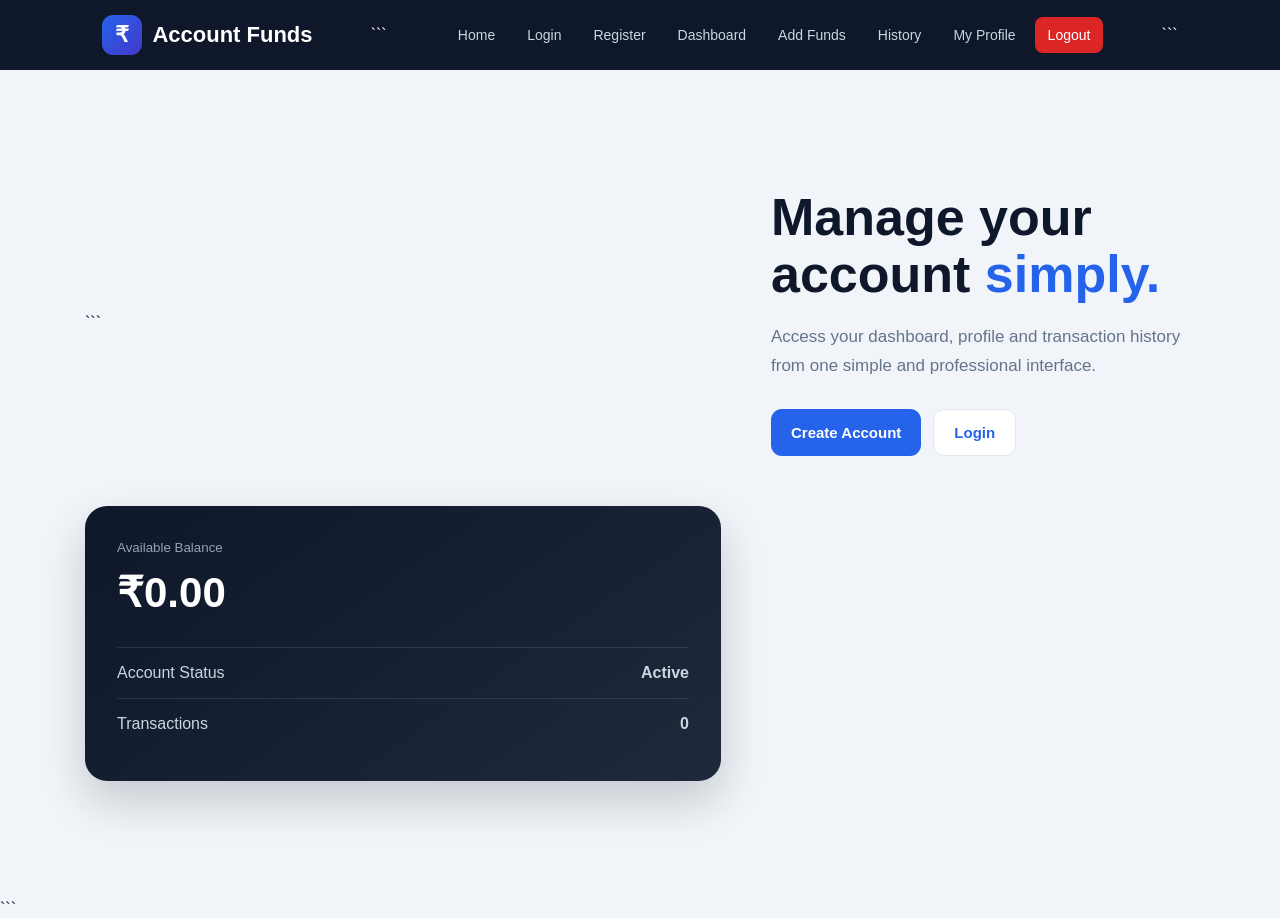
==== commit 5804b643: "Update index.html" ====
--- a/index.html
+++ b/index.html
@@ -12,7 +12,6 @@
     --primary: #2563eb;
     --primary-dark: #1d4ed8;
     --dark: #0f172a;
-    --dark-light: #1e293b;
     --background: #f1f5f9;
     --white: #ffffff;
     --text: #0f172a;
@@ -210,7 +209,7 @@
     color: #cbd5e1;
 }
 
-/* CARD + AUTH */
+/* CARDS */
 
 .auth-wrapper {
     max-width: 460px;
@@ -264,7 +263,6 @@
     margin-top: 18px;
     text-align: center;
     color: var(--muted);
-    font-size: 14px;
 }
 
 .text-button {
@@ -297,10 +295,6 @@
     margin-bottom: 25px;
 }
 
-.balance-card small {
-    opacity: 0.85;
-}
-
 .balance-value {
     font-size: 44px;
     font-weight: 700;
@@ -331,7 +325,6 @@
 
 .action-card p {
     color: var(--muted);
-    font-size: 14px;
     line-height: 1.6;
     margin-bottom: 18px;
 }
@@ -351,10 +344,6 @@
     margin-bottom: 24px;
 }
 
-.payment-banner small {
-    opacity: 0.85;
-}
-
 .banner-amount {
     font-size: 42px;
     font-weight: 700;
@@ -386,7 +375,6 @@
 
 .amount {
     color: var(--success);
-    font-weight: 700;
 }
 
 .payment-info {
@@ -394,7 +382,6 @@
     background: #eff6ff;
     color: #1e40af;
     border-radius: 12px;
-    font-size: 14px;
     line-height: 1.6;
     margin-bottom: 20px;
 }
@@ -417,12 +404,6 @@
     border-radius: 10px;
 }
 
-.message-success {
-    display: block !important;
-    background: #dcfce7;
-    color: #166534;
-}
-
 .message-error {
     display: block !important;
     background: #fee2e2;
@@ -448,10 +429,6 @@
     align-items: center;
     padding: 17px 0;
     border-bottom: 1px solid var(--border);
-}
-
-.transaction:last-child {
-    border-bottom: none;
 }
 
 .transaction-left {
@@ -520,10 +497,6 @@
     font-weight: 700;
 }
 
-.profile-user h2 {
-    margin-bottom: 7px;
-}
-
 .profile-user p {
     color: var(--muted);
 }
@@ -600,46 +573,22 @@
 <body>
 
 <nav class="navbar">
-
-```
-<div class="brand">
-    <div class="brand-icon">₹</div>
-    Account Funds
+    <div class="brand">
+        <div class="brand-icon">₹</div>
+        Account Funds
+    </div>
+
+```
+<div class="nav-links">
+    <button onclick="showPage('home')">Home</button>
+    <button id="loginNav" onclick="showPage('login')">Login</button>
+    <button id="registerNav" onclick="showPage('register')">Register</button>
+    <button class="user-nav" onclick="showPage('dashboard')">Dashboard</button>
+    <button class="user-nav" onclick="showPage('payment')">Add Funds</button>
+    <button class="user-nav" onclick="showPage('history')">History</button>
+    <button class="user-nav" onclick="showPage('profile')">My Profile</button>
+    <button class="user-nav logout-button" onclick="logout()">Logout</button>
 </div>
-
-<div class="nav-links">
-
-    <button onclick="showPage('home')">Home</button>
-
-    <button id="loginNav" onclick="showPage('login')">
-        Login
-    </button>
-
-    <button id="registerNav" onclick="showPage('register')">
-        Register
-    </button>
-
-    <button class="user-nav" onclick="showPage('dashboard')">
-        Dashboard
-    </button>
-
-    <button class="user-nav" onclick="showPage('payment')">
-        Add Funds
-    </button>
-
-    <button class="user-nav" onclick="showPage('history')">
-        History
-    </button>
-
-    <button class="user-nav" onclick="showPage('profile')">
-        My Profile
-    </button>
-
-    <button class="user-nav logout-button" onclick="logout()">
-        Logout
-    </button>
-
-</div>
 ```
 
 </nav>
@@ -647,51 +596,33 @@
 <!-- HOME -->
 
 <section class="page active" id="home">
-
-```
-<div class="container hero">
-
-    <div class="hero-grid">
-
+    <div class="container hero">
+        <div class="hero-grid">
+
+```
         <div>
-
-            <h1>
-                Manage your account
-                <span>simply.</span>
-            </h1>
+            <h1>Manage your account <span>simply.</span></h1>
 
             <p>
-                Access your account dashboard, profile and transaction
-                history from one simple interface.
+                Access your dashboard, profile and transaction history
+                from one simple and professional interface.
             </p>
 
             <div class="hero-buttons">
-
-                <button
-                    class="btn btn-primary"
-                    onclick="showPage('register')"
-                >
+                <button class="btn btn-primary" onclick="showPage('register')">
                     Create Account
                 </button>
 
-                <button
-                    class="btn btn-secondary"
-                    onclick="showPage('login')"
-                >
+                <button class="btn btn-secondary" onclick="showPage('login')">
                     Login
                 </button>
-
             </div>
-
         </div>
 
         <div class="hero-card">
-
             <small>Available Balance</small>
 
-            <div class="demo-balance" id="homeBalance">
-                ₹0.00
-            </div>
+            <div class="demo-balance" id="homeBalance">₹0.00</div>
 
             <div class="mini-row">
                 <span>Account Status</span>
@@ -702,11 +633,9 @@
                 <span>Transactions</span>
                 <strong id="homeTransactionCount">0</strong>
             </div>
-
         </div>
 
     </div>
-
 </div>
 ```
 
@@ -715,16 +644,12 @@
 <!-- REGISTER -->
 
 <section class="page" id="register">
-
-```
-<div class="container">
-
-    <div class="auth-wrapper">
-
-        <div class="auth-card">
-
+    <div class="container">
+        <div class="auth-wrapper">
+            <div class="auth-card">
+
+```
             <h2>Create Account</h2>
-
             <p>Create your Account Funds account.</p>
 
             <form onsubmit="registerUser(event)">
@@ -744,19 +669,21 @@
                     <input type="password" id="registerPassword" required>
                 </div>
 
-                <button
-                    type="submit"
-                    class="btn btn-primary full-button"
-                >
+                <button type="submit" class="btn btn-primary full-button">
                     Create Account
                 </button>
 
             </form>
 
+            <div class="auth-switch">
+                Already have an account?
+                <button class="text-button" onclick="showPage('login')">
+                    Login
+                </button>
+            </div>
+
         </div>
-
-    </div>
-
+    </div>
 </div>
 ```
 
@@ -765,16 +692,12 @@
 <!-- LOGIN -->
 
 <section class="page" id="login">
-
-```
-<div class="container">
-
-    <div class="auth-wrapper">
-
-        <div class="auth-card">
-
+    <div class="container">
+        <div class="auth-wrapper">
+            <div class="auth-card">
+
+```
             <h2>Welcome Back</h2>
-
             <p>Login to access your dashboard.</p>
 
             <form onsubmit="loginUser(event)">
@@ -789,19 +712,14 @@
                     <input type="password" id="loginPassword" required>
                 </div>
 
-                <button
-                    type="submit"
-                    class="btn btn-primary full-button"
-                >
+                <button type="submit" class="btn btn-primary full-button">
                     Login
                 </button>
 
             </form>
 
         </div>
-
-    </div>
-
+    </div>
 </div>
 ```
 
@@ -810,112 +728,62 @@
 <!-- DASHBOARD -->
 
 <section class="page" id="dashboard">
-
-```
-<div class="container">
-
+    <div class="container">
+
+```
     <div class="page-heading">
-
         <h1>
-            Welcome,
-            <span id="dashboardName">User</span> 👋
+            Welcome, <span id="dashboardName">User</span> 👋
         </h1>
-
         <p>Manage your account from one place.</p>
-
     </div>
 
     <div class="balance-card">
-
         <small>Available Balance</small>
-
-        <div
-            class="balance-value"
-            id="dashboardBalance"
-        >
-            ₹0.00
-        </div>
-
+        <div class="balance-value" id="dashboardBalance">₹0.00</div>
     </div>
 
     <div class="dashboard-grid">
 
         <div class="action-card">
-
             <div class="action-icon">💳</div>
-
             <h3>Add Funds</h3>
-
-            <p>
-                Continue to the fixed ₹999 payment page.
-            </p>
-
-            <button
-                class="btn btn-primary"
-                onclick="showPage('payment')"
-            >
+            <p>Continue to the fixed ₹999 payment page.</p>
+            <button class="btn btn-primary" onclick="showPage('payment')">
                 Add Funds ₹999
             </button>
-
         </div>
 
         <div class="action-card">
-
             <div class="action-icon">📜</div>
-
             <h3>Transaction History</h3>
-
-            <p>
-                View transactions stored in this browser.
-            </p>
-
-            <button
-                class="btn btn-primary"
-                onclick="showPage('history')"
-            >
+            <p>View transactions stored in this browser.</p>
+            <button class="btn btn-primary" onclick="showPage('history')">
                 View History
             </button>
-
         </div>
 
         <div class="action-card">
-
             <div class="action-icon">👤</div>
-
             <h3>My Profile</h3>
-
-            <p>
-                View your account information.
-            </p>
-
-            <button
-                class="btn btn-primary"
-                onclick="showPage('profile')"
-            >
+            <p>View your account information.</p>
+            <button class="btn btn-primary" onclick="showPage('profile')">
                 My Profile
             </button>
-
         </div>
 
     </div>
 
     <div class="section-card">
-
         <div class="section-header">
-
             <h2>Recent Transactions</h2>
 
-            <button
-                class="text-button"
-                onclick="showPage('history')"
-            >
+            <button class="text-button" onclick="showPage('history')">
                 View All
             </button>
-
         </div>
 
         <div id="recentTransactions"></div>
-
     </div>
 
 </div>
@@ -926,47 +794,32 @@
 <!-- PAYMENT -->
 
 <section class="page" id="payment">
-
-```
-<div class="container">
-
-    <div class="payment-layout">
-
+    <div class="container">
+        <div class="payment-layout">
+
+```
         <div class="page-heading">
-
             <h1>Add Funds</h1>
-
-            <p>
-                Complete the ₹999 payment using your preferred UPI app.
-            </p>
-
+            <p>Complete the ₹999 payment using your preferred UPI app.</p>
         </div>
 
         <div class="card">
 
             <div class="payment-banner">
-
                 <small>Payment Amount</small>
-
-                <div class="banner-amount">
-                    ₹999
-                </div>
-
+                <div class="banner-amount">₹999</div>
             </div>
 
             <form onsubmit="payNow(event)">
 
                 <div class="form-group">
-
                     <label>Amount (₹)</label>
-
                     <input
                         type="number"
                         id="paymentAmount"
                         value="999"
                         readonly
                     >
-
                 </div>
 
                 <div class="payment-summary">
@@ -989,17 +842,12 @@
                 </div>
 
                 <div class="payment-info">
-
                     The amount is fixed at <strong>₹999</strong>.
-                    Your device will attempt to open a compatible
-                    UPI application with the payment amount pre-filled.
-
-                </div>
-
-                <button
-                    type="submit"
-                    class="btn btn-primary full-button"
-                >
+                    Your device will attempt to open a compatible UPI
+                    application with the payment amount pre-filled.
+                </div>
+
+                <button type="submit" class="btn btn-primary full-button">
                     Open UPI App & Pay ₹999
                 </button>
 
@@ -1018,7 +866,6 @@
         </div>
 
     </div>
-
 </div>
 ```
 
@@ -1027,22 +874,16 @@
 <!-- HISTORY -->
 
 <section class="page" id="history">
-
-```
-<div class="container">
-
+    <div class="container">
+
+```
     <div class="page-heading">
-
         <h1>Transaction History</h1>
-
         <p>Transactions saved in this browser.</p>
-
     </div>
 
     <div class="section-card">
-
         <div id="transactionList"></div>
-
     </div>
 
 </div>
@@ -1053,10 +894,9 @@
 <!-- PROFILE -->
 
 <section class="page" id="profile">
-
-```
-<div class="container">
-
+    <div class="container">
+
+```
     <div class="profile-card">
 
         <div class="profile-header"></div>
@@ -1065,23 +905,13 @@
 
             <div class="profile-user">
 
-                <div
-                    class="avatar"
-                    id="profileAvatar"
-                >
+                <div class="avatar" id="profileAvatar">
                     U
                 </div>
 
                 <div>
-
-                    <h2 id="profileName">
-                        User
-                    </h2>
-
-                    <p id="profileEmail">
-                        user@example.com
-                    </p>
-
+                    <h2 id="profileName">User</h2>
+                    <p id="profileEmail">user@example.com</p>
                 </div>
 
             </div>
@@ -1089,49 +919,31 @@
             <div class="profile-grid">
 
                 <div class="info-box">
-
                     <small>Full Name</small>
-
-                    <strong id="profileNameBox">
-                        User
-                    </strong>
-
+                    <strong id="profileNameBox">User</strong>
                 </div>
 
                 <div class="info-box">
-
                     <small>Email Address</small>
-
                     <strong id="profileEmailBox">
                         user@example.com
                     </strong>
-
                 </div>
 
                 <div class="info-box">
-
                     <small>Account Status</small>
-
                     <strong>Active</strong>
-
                 </div>
 
                 <div class="info-box">
-
                     <small>Account Balance</small>
-
-                    <strong id="profileBalance">
-                        ₹0.00
-                    </strong>
-
+                    <strong id="profileBalance">₹0.00</strong>
                 </div>
 
             </div>
 
         </div>
-
-    </div>
-
+    </div>
 </div>
 ```
 
@@ -1139,12 +951,76 @@
 
 <script>
 
+/* =========================================
+   CONFIGURATION
+   ========================================= */
+
 /*
-    SET YOUR UPI ID HERE
+   Replace this with your actual UPI ID.
 */
 
-const UPI_ID = "deewuuu01@ptyes";
+const UPI_ID = "YOUR_UPI_ID@bank";
 
 const UPI_NAME = "Account Funds";
 
-const FI+const FIXED_AMOUNT = 999;
+
+
+/* =========================================
+   STORAGE
+   ========================================= */
+
+let currentUser =
+    JSON.parse(localStorage.getItem("accountFundsUser")) || null;
+
+let balance =
+    Number(localStorage.getItem("accountFundsBalance")) || 0;
+
+let transactions =
+    JSON.parse(
+        localStorage.getItem("accountFundsTransactions")
+    ) || [];
+
+
+/* =========================================
+   NAVIGATION
+   ========================================= */
+
+function showPage(pageId) {
+
+    document.querySelectorAll(".page").forEach(function(page) {
+        page.classList.remove("active");
+    });
+
+    const page =
+        document.getElementById(pageId);
+
+    if (page) {
+        page.classList.add("active");
+    }
+
+    if (
+        ["dashboard", "payment", "history", "profile"]
+        .includes(pageId) &&
+        !currentUser
+    ) {
+        showPage("login");
+        return;
+    }
+
+    updateUI();
+
+    window.scrollTo({
+        top: 0,
+        behavior: "smooth"
+    });
+}
+
+
+/* =========================================
+   REGISTER
+   ========================================= */
+
+function registerUser(event) {
+
+    even
